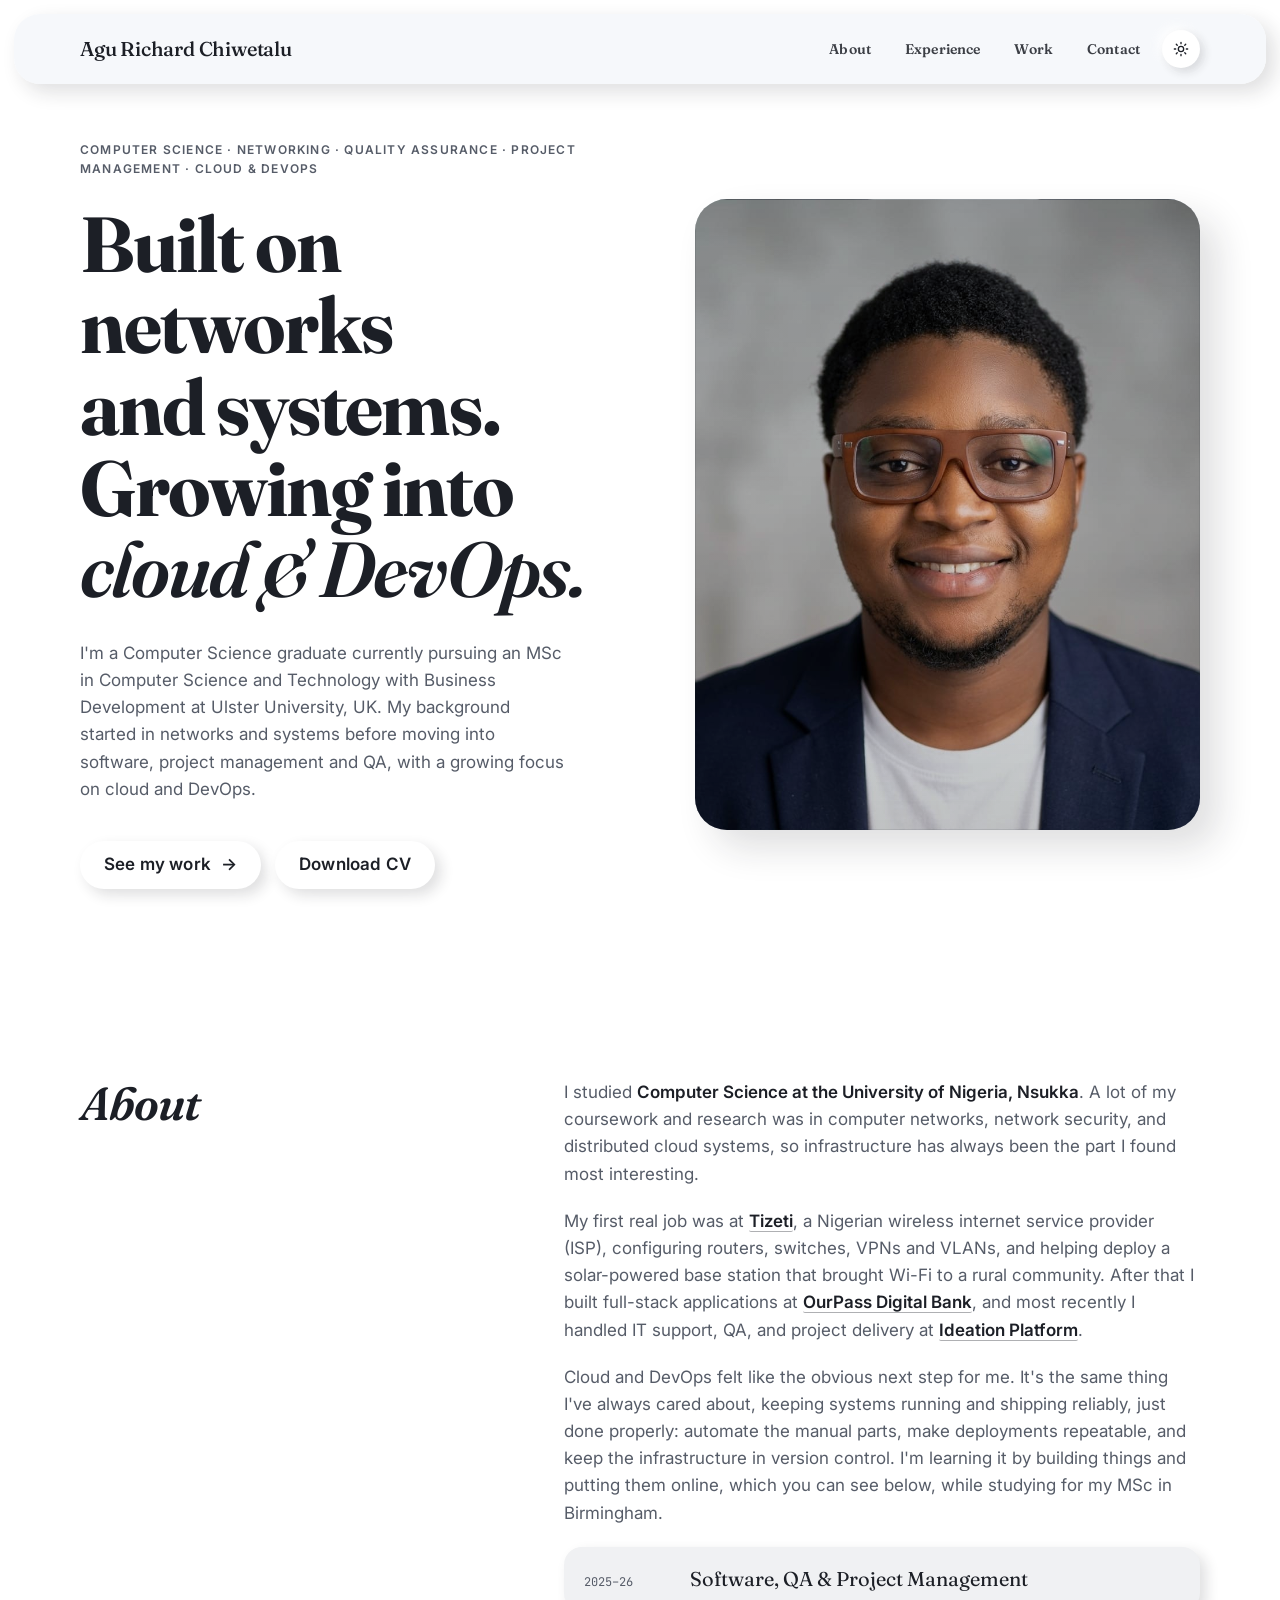
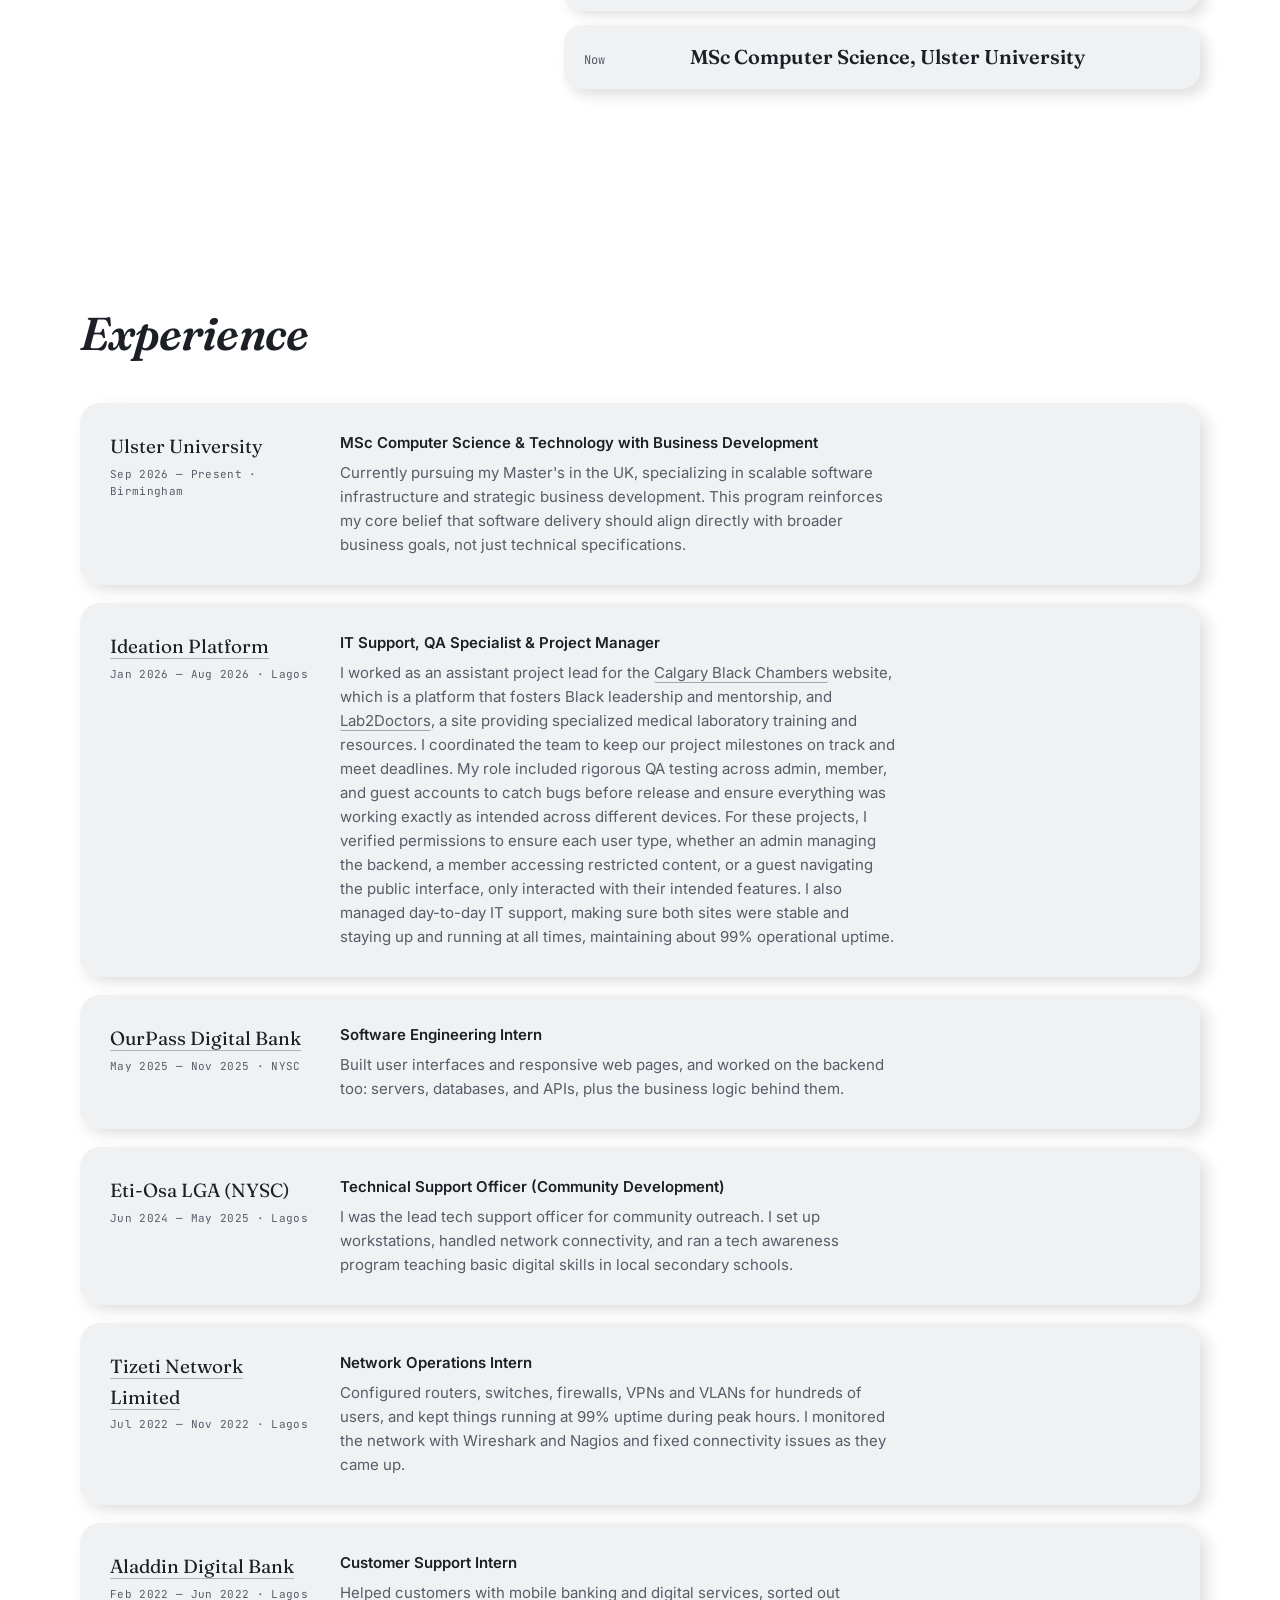
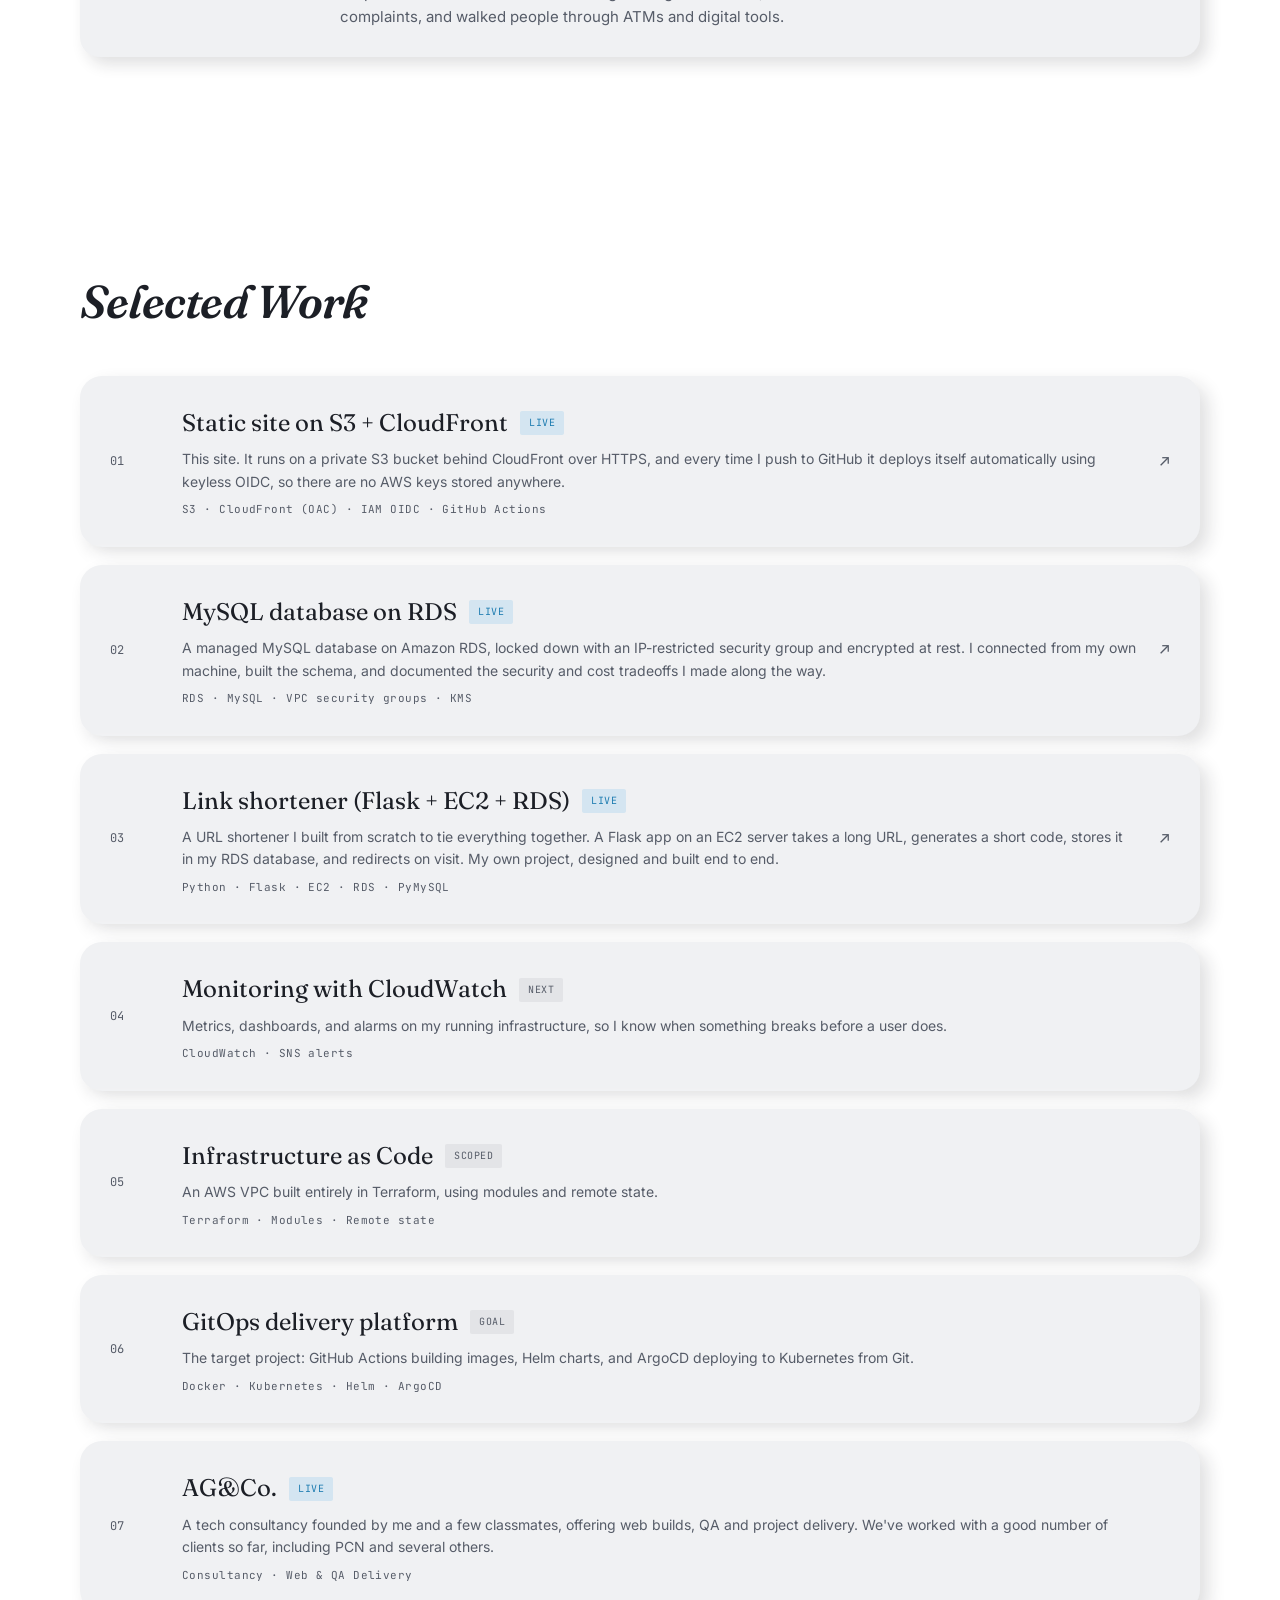
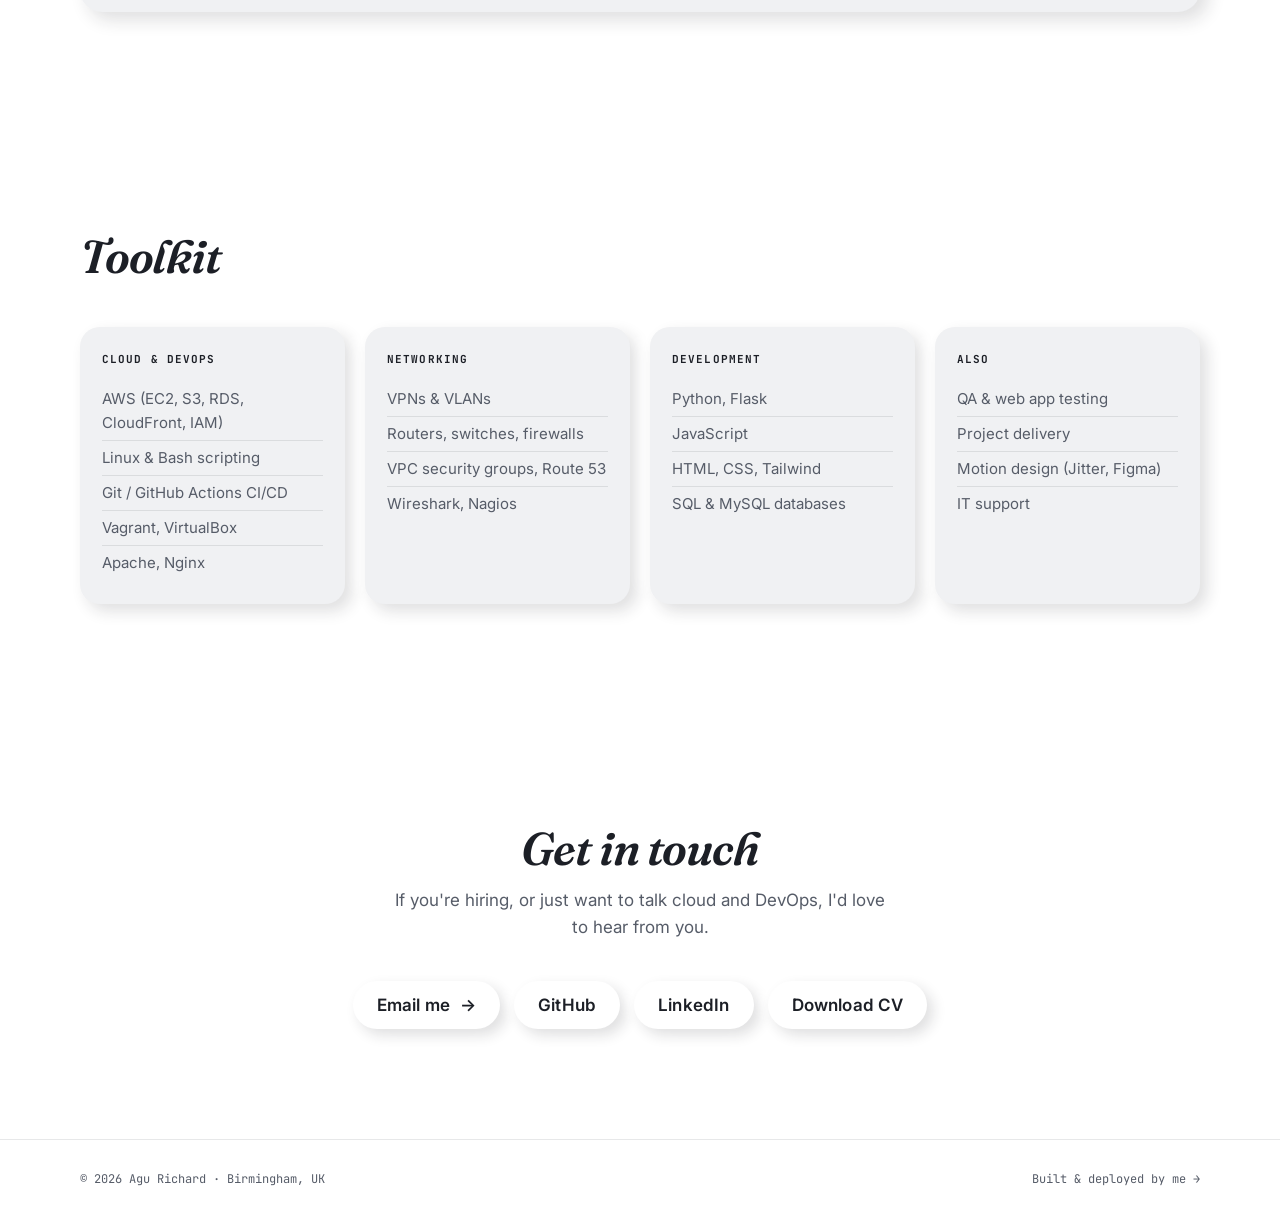
==== site/index.html @ 1e107f7f "Match Email me CTA styling to other buttons (btn-ghost) Co-Authored-By: Claude Sonnet 5 <noreply@ant" ====
<!doctype html>
<html lang="en">
  <head>
    <meta charset="UTF-8" />
    <meta name="viewport" content="width=device-width, initial-scale=1.0" />
    <script>
      if (localStorage.getItem("theme") === "dark") {
        document.documentElement.setAttribute("data-theme", "dark");
      }
    </script>
    <title>Agu Richard</title>
    <meta
      name="description"
      content="Agu Richard. Computer Science professional with a background in networking and systems, now working in cloud and DevOps."
    />
    <meta property="og:title" content="Agu Richard" />
    <meta
      property="og:description"
      content="Computer Science professional with a background in networking and systems, now working in cloud and DevOps."
    />
    <meta property="og:image" content="https://agurichard.com/photo1.jpg" />
    <meta property="og:url" content="https://agurichard.com/" />
    <meta property="og:type" content="website" />
    <meta name="twitter:card" content="summary" />
    <meta name="twitter:title" content="Agu Richard" />
    <meta
      name="twitter:description"
      content="Computer Science professional with a background in networking and systems, now working in cloud and DevOps."
    />
    <meta name="twitter:image" content="https://agurichard.com/photo1.jpg" />
    <link rel="preconnect" href="https://fonts.googleapis.com" />
    <link rel="preconnect" href="https://fonts.gstatic.com" crossorigin />
    <link
      href="https://fonts.googleapis.com/css2?family=Fraunces:ital,wght@0,400;0,500;0,600;0,700;1,500&family=Inter:wght@400;500;600&family=JetBrains+Mono:wght@400;500&display=swap"
      rel="stylesheet"
    />
    <style>
      :root {
        --cream: #ffffff;
        --cream-2: #f0f1f3;
        --ink: #1c1f26;
        --ink-soft: #565c68;
        --dark: #14161c;
        --dark-2: #1b1e26;
        --dark-line: #2c303a;
        --clay: #3aa0e0;
        --clay-light: #63b9ea;
        --paper-text: #eef1f5;
        --paper-muted: #9aa1ad;
        --display: "Fraunces", serif;
        --body: "Inter", sans-serif;
        --mono: "JetBrains Mono", monospace;
        --clay-hi: rgba(255, 255, 255, 0.85);
        --clay-lo: rgba(28, 31, 38, 0.14);
        --clay-hi-dark: rgba(255, 255, 255, 0.05);
        --clay-lo-dark: rgba(0, 0, 0, 0.6);
      }
      html[data-theme="dark"] {
        --cream: var(--dark);
        --cream-2: var(--dark-2);
        --ink: var(--paper-text);
        --ink-soft: var(--paper-muted);
        --clay-hi: var(--clay-hi-dark);
        --clay-lo: var(--clay-lo-dark);
      }
      html[data-theme="dark"] #nav {
        background: rgba(20, 22, 28, 0.88);
      }
      html[data-theme="dark"] .exp-meta .exp-co a {
        border-bottom-color: rgba(255, 255, 255, 0.25);
      }
      html[data-theme="dark"] footer {
        border-top-color: rgba(255, 255, 255, 0.1);
      }
      html[data-theme="dark"] .photo-frame::after {
        box-shadow: inset 0 0 0 1px rgba(255, 255, 255, 0.1);
      }
      * {
        margin: 0;
        padding: 0;
        box-sizing: border-box;
      }
      html {
        scroll-behavior: smooth;
      }
      body {
        background: var(--cream);
        color: var(--ink);
        font-family: var(--body);
        line-height: 1.6;
        -webkit-font-smoothing: antialiased;
        overflow-x: hidden;
        transition:
          background-color 0.3s ease,
          color 0.3s ease;
      }
      section,
      footer,
      #nav {
        transition:
          background-color 0.3s ease,
          color 0.3s ease,
          border-color 0.3s ease;
      }
      ::selection {
        background: var(--ink);
        color: var(--cream);
      }
      a {
        color: inherit;
        text-decoration: none;
      }
      .wrap {
        max-width: 1200px;
        margin: 0 auto;
        padding: 0 40px;
      }
      @media (max-width: 720px) {
        .wrap {
          padding: 0 22px;
        }
      }

      nav {
        position: fixed;
        top: 14px;
        left: 14px;
        right: 14px;
        z-index: 100;
        padding: 16px 0;
        background: rgba(246, 248, 251, 0.9);
        backdrop-filter: blur(14px);
        -webkit-backdrop-filter: blur(14px);
        border-radius: 26px;
        overflow: hidden;
        box-shadow:
          8px 8px 20px var(--clay-lo),
          -8px -8px 20px var(--clay-hi);
        transition:
          background 0.4s ease,
          box-shadow 0.4s ease,
          color 0.4s ease;
      }
      nav.on-dark {
        background: rgba(20, 22, 28, 0.88);
        box-shadow:
          8px 8px 20px var(--clay-lo-dark),
          -8px -8px 20px var(--clay-hi-dark);
        color: var(--paper-text);
      }
      .nav-progress {
        position: absolute;
        left: 0;
        bottom: 0;
        height: 2.5px;
        width: 0%;
        background: var(--ink);
        transition: width 0.1s linear;
      }
      .nav-inner {
        max-width: 1200px;
        margin: 0 auto;
        padding: 0 40px;
        display: flex;
        align-items: center;
        justify-content: space-between;
      }
      @media (max-width: 720px) {
        .nav-inner {
          padding: 0 22px;
        }
      }
      .logo {
        font-family: var(--display);
        font-weight: 500;
        font-size: 20px;
        letter-spacing: -0.01em;
      }
      .logo b {
        color: var(--ink);
        font-weight: 700;
      }
      .nav-links {
        display: flex;
        gap: 34px;
      }
      .nav-links a {
        font-family: var(--display);
        font-weight: 600;
        font-size: 14px;
        letter-spacing: 0.01em;
        opacity: 0.85;
        transition: opacity 0.2s ease;
      }
      .nav-links a:hover {
        opacity: 1;
      }
      @media (max-width: 640px) {
        .nav-links {
          display: none;
        }
      }
      .nav-right {
        display: flex;
        align-items: center;
        gap: 22px;
      }
      .theme-toggle {
        display: inline-flex;
        align-items: center;
        justify-content: center;
        width: 38px;
        height: 38px;
        border-radius: 50%;
        border: none;
        background: var(--cream);
        color: inherit;
        cursor: pointer;
        flex-shrink: 0;
        box-shadow:
          4px 4px 10px var(--clay-lo),
          -4px -4px 10px var(--clay-hi);
        transition:
          color 0.2s ease,
          transform 0.2s ease,
          box-shadow 0.15s ease;
      }
      .theme-toggle:hover {
        color: var(--clay);
        transform: translateY(-1px);
      }
      .theme-toggle:active {
        transform: scale(0.94);
        box-shadow:
          inset 3px 3px 7px var(--clay-lo),
          inset -3px -3px 7px var(--clay-hi);
      }
      nav.on-dark .theme-toggle {
        background: var(--dark);
        box-shadow:
          4px 4px 10px var(--clay-lo-dark),
          -4px -4px 10px var(--clay-hi-dark);
      }
      .theme-toggle svg {
        width: 16px;
        height: 16px;
      }
      .theme-toggle .icon-moon {
        display: none;
      }
      html[data-theme="dark"] .theme-toggle {
        background: var(--dark);
      }
      html[data-theme="dark"] .theme-toggle:hover {
        color: var(--clay-light);
      }
      html[data-theme="dark"] .theme-toggle .icon-sun {
        display: none;
      }
      html[data-theme="dark"] .theme-toggle .icon-moon {
        display: block;
      }

      .back-to-top {
        position: fixed;
        right: 26px;
        bottom: 26px;
        z-index: 90;
        width: 46px;
        height: 46px;
        border-radius: 50%;
        border: none;
        background: var(--cream);
        color: var(--ink);
        cursor: pointer;
        display: flex;
        align-items: center;
        justify-content: center;
        opacity: 0;
        visibility: hidden;
        transform: translateY(12px);
        box-shadow:
          6px 6px 14px var(--clay-lo),
          -6px -6px 14px var(--clay-hi);
        transition:
          opacity 0.25s ease,
          visibility 0.25s ease,
          transform 0.25s ease,
          box-shadow 0.15s ease,
          color 0.2s ease;
      }
      .back-to-top.show {
        opacity: 1;
        visibility: visible;
        transform: translateY(0);
      }
      .back-to-top:hover {
        color: var(--clay);
        transform: translateY(-2px);
      }
      .back-to-top:active {
        transform: scale(0.94);
        box-shadow:
          inset 3px 3px 8px var(--clay-lo),
          inset -3px -3px 8px var(--clay-hi);
      }
      .back-to-top svg {
        width: 18px;
        height: 18px;
      }
      @media (max-width: 640px) {
        .back-to-top {
          right: 18px;
          bottom: 18px;
        }
      }

      .hero {
        min-height: 100vh;
        display: grid;
        grid-template-columns: 1.05fr 0.95fr;
        align-items: center;
        gap: 56px;
        padding: 140px 0 80px;
      }
      @media (max-width: 900px) {
        .hero {
          grid-template-columns: 1fr;
          gap: 40px;
          padding: 120px 0 60px;
        }
      }
      .hero-eyebrow {
        font-family: var(--body);
        font-weight: 600;
        font-size: 12px;
        letter-spacing: 0.1em;
        text-transform: uppercase;
        color: var(--ink-soft);
        margin-bottom: 26px;
        display: flex;
        align-items: flex-start;
        gap: 12px;
      }
      .hero-eyebrow-text {
        line-height: 1.6;
      }
      .hero h1 {
        font-family: var(--display);
        font-weight: 700;
        font-size: clamp(42px, 6.4vw, 78px);
        line-height: 1.04;
        letter-spacing: -0.025em;
      }
      .hero h1 .accent {
        font-style: italic;
        font-weight: 600;
        color: var(--ink);
      }
      .hero-sub {
        margin-top: 30px;
        font-size: 17px;
        max-width: 44ch;
        color: var(--ink-soft);
      }
      .hero-cta {
        margin-top: 38px;
        display: flex;
        gap: 14px;
        flex-wrap: wrap;
      }
      .btn {
        height: 48px;
        padding: 0 24px;
        font-size: 17px;
        font-weight: 600;
        border-radius: 24px;
        transition:
          transform 100ms cubic-bezier(0.2, 0.7, 0.3, 1),
          background 150ms ease,
          color 150ms ease,
          border-color 150ms ease,
          box-shadow 300ms ease;
        display: inline-flex;
        align-items: center;
        gap: 10px;
        letter-spacing: 0.01em;
      }
      .btn span {
        transition: transform 150ms cubic-bezier(0.2, 0.7, 0.3, 1);
        display: inline-block;
      }
      .btn:hover span {
        transform: translateX(4px);
      }
      .btn:active {
        transform: scale(0.97);
      }
      .btn-primary {
        background: var(--clay);
        color: var(--cream);
        box-shadow:
          7px 7px 16px var(--clay-lo),
          -7px -7px 16px var(--clay-hi),
          inset 0 1px 0 rgba(255, 255, 255, 0.18);
      }
      .btn-primary:hover {
        background: var(--clay-light);
        transform: translateY(-2px);
        box-shadow:
          9px 9px 20px var(--clay-lo),
          -9px -9px 20px var(--clay-hi),
          inset 0 1px 0 rgba(255, 255, 255, 0.22);
      }
      .btn-primary:active {
        transform: scale(0.97);
        box-shadow:
          inset 4px 4px 10px rgba(20, 22, 28, 0.4),
          inset -4px -4px 10px rgba(255, 255, 255, 0.12);
      }
      .btn-ghost {
        background: var(--cream);
        color: var(--ink);
        box-shadow:
          6px 6px 14px var(--clay-lo),
          -6px -6px 14px var(--clay-hi);
      }
      .btn-ghost:hover {
        color: var(--clay);
        transform: translateY(-2px);
        box-shadow:
          8px 8px 18px var(--clay-lo),
          -8px -8px 18px var(--clay-hi);
      }
      .btn-ghost:active {
        transform: scale(0.97);
        box-shadow:
          inset 3px 3px 8px var(--clay-lo),
          inset -3px -3px 8px var(--clay-hi);
      }

      .photo-frame {
        position: relative;
        aspect-ratio: 4 / 5;
        border-radius: 32px;
        overflow: hidden;
        background: var(--cream-2);
        box-shadow:
          18px 18px 36px var(--clay-lo),
          -18px -18px 36px var(--clay-hi);
      }
      .photo-frame::after {
        content: "";
        position: absolute;
        inset: 0;
        box-shadow: inset 0 0 0 1px rgba(28, 31, 38, 0.1);
        pointer-events: none;
        z-index: 4;
      }
      .photo-slide {
        position: absolute;
        inset: 0;
        background-size: cover;
        background-position: center;
        opacity: 0;
      }
      .photo-slide.active {
        opacity: 1;
      }
      .photo-frame .tone {
        position: absolute;
        inset: 0;
        z-index: 3;
        background: linear-gradient(
          180deg,
          rgba(58, 160, 224, 0.12),
          rgba(20, 22, 28, 0.25)
        );
        mix-blend-mode: multiply;
        pointer-events: none;
      }
      .photo-slide.ph {
        display: flex;
        align-items: center;
        justify-content: center;
        background: repeating-linear-gradient(
          45deg,
          var(--cream-2) 0 18px,
          #dad3c6 18px 36px
        );
      }
      .photo-slide.ph span {
        font-family: var(--mono);
        font-size: 12px;
        color: var(--ink-soft);
        background: var(--cream);
        padding: 8px 12px;
        border-radius: 2px;
        letter-spacing: 0.03em;
      }

      section {
        position: relative;
      }
      .section-pad {
        padding: 110px 0;
      }
      .sec-title {
        font-family: var(--display);
        font-weight: 700;
        font-size: clamp(30px, 4.2vw, 46px);
        line-height: 1.1;
        letter-spacing: -0.02em;
      }

      .about {
        background: var(--cream);
      }
      .about-grid {
        display: grid;
        grid-template-columns: 0.8fr 1.2fr;
        gap: 60px;
        align-items: start;
      }
      @media (max-width: 820px) {
        .about-grid {
          grid-template-columns: 1fr;
          gap: 30px;
        }
      }
      .about-body p {
        font-size: 17px;
        color: var(--ink-soft);
        margin-bottom: 20px;
        max-width: 60ch;
      }
      .about-body p strong {
        color: var(--ink);
        font-weight: 600;
      }
      .path {
        display: flex;
        flex-direction: column;
        gap: 14px;
        margin-top: 20px;
      }
      .path-step {
        display: flex;
        align-items: baseline;
        gap: 16px;
        padding: 16px 20px;
        border-radius: 18px;
        background: var(--cream-2);
        box-shadow:
          6px 6px 14px var(--clay-lo),
          -6px -6px 14px var(--clay-hi);
      }
      .path-yr {
        font-family: var(--mono);
        font-size: 12px;
        color: var(--ink-soft);
        width: 90px;
        flex-shrink: 0;
      }
      .path-role {
        font-family: var(--display);
        font-size: 20px;
        font-weight: 400;
      }
      .path-now .path-role {
        color: var(--ink);
        font-weight: 600;
      }

      .dark-band {
        background: var(--cream);
        color: var(--ink);
      }
      .dark-band .sec-title {
        color: var(--ink);
      }
      .proj-head {
        display: flex;
        justify-content: space-between;
        align-items: flex-end;
        flex-wrap: wrap;
        gap: 16px;
        margin-bottom: 48px;
      }
      .proj-head p {
        color: var(--ink-soft);
        max-width: 42ch;
        font-size: 15px;
      }
      .proj-list {
        display: flex;
        flex-direction: column;
        gap: 18px;
      }
      .proj {
        display: grid;
        grid-template-columns: 48px 1fr auto;
        gap: 24px;
        align-items: center;
        padding: 28px 30px;
        border-radius: 22px;
        background: var(--cream-2);
        box-shadow:
          8px 8px 18px var(--clay-lo),
          -8px -8px 18px var(--clay-hi);
        transition:
          padding-left 0.3s ease,
          box-shadow 0.3s ease,
          transform 0.3s ease;
      }
      .proj.live {
        cursor: pointer;
      }
      .proj.live:hover {
        padding-left: 36px;
        transform: translateY(-2px);
        box-shadow:
          10px 10px 22px var(--clay-lo),
          -10px -10px 22px var(--clay-hi);
      }
      .proj-num {
        font-family: var(--mono);
        font-size: 12px;
        color: var(--ink-soft);
      }
      .proj-main h3 {
        font-family: var(--display);
        font-weight: 400;
        font-size: 24px;
        display: flex;
        align-items: center;
        gap: 12px;
      }
      .proj.live:hover h3 {
        color: var(--clay);
      }
      .proj-main p {
        color: var(--ink-soft);
        font-size: 14px;
        margin-top: 6px;
      }
      .proj-stack {
        font-family: var(--mono);
        font-size: 11px;
        color: var(--ink-soft);
        letter-spacing: 0.04em;
        margin-top: 8px;
      }
      .proj-tag {
        font-family: var(--mono);
        font-size: 10px;
        text-transform: uppercase;
        letter-spacing: 0.05em;
        padding: 4px 9px;
        border-radius: 2px;
      }
      .tag-live {
        background: rgba(58, 160, 224, 0.15);
        color: #1c7bb0;
      }
      .tag-soon {
        background: rgba(28, 31, 38, 0.06);
        color: var(--ink-soft);
      }
      .proj-arrow {
        font-family: var(--mono);
        color: var(--ink-soft);
        font-size: 16px;
      }
      @media (max-width: 640px) {
        .proj {
          grid-template-columns: 32px 1fr;
        }
        .proj-arrow {
          display: none;
        }
      }

      .exp {
        background: var(--cream);
      }
      .exp-title {
        font-style: italic;
        font-weight: 600;
      }
      .exp-list {
        margin-top: 44px;
        display: flex;
        flex-direction: column;
        gap: 18px;
      }
      .exp-row {
        display: grid;
        grid-template-columns: 200px 1fr;
        gap: 30px;
        padding: 28px 30px;
        border-radius: 20px;
        background: var(--cream-2);
        box-shadow:
          7px 7px 16px var(--clay-lo),
          -7px -7px 16px var(--clay-hi);
        align-items: start;
      }
      .exp-meta .exp-co {
        font-family: var(--display);
        font-size: 19px;
        font-weight: 400;
      }
      .exp-meta .exp-co a {
        color: inherit;
        text-decoration: none;
        border-bottom: 1px solid rgba(28, 31, 38, 0.3);
        transition: border-color 0.15s ease;
      }
      .exp-meta .exp-co a:hover {
        border-color: currentColor;
      }
      a.inline-link {
        color: inherit;
        text-decoration: none;
        border-bottom: 1px solid rgba(28, 31, 38, 0.35);
        transition:
          background-color 0.15s ease,
          color 0.15s ease;
        border-radius: 2px;
      }
      a.inline-link:hover {
        background-color: rgba(28, 31, 38, 0.08);
        color: var(--ink);
      }
      .exp-meta .exp-date {
        font-family: var(--mono);
        font-size: 11px;
        color: var(--ink-soft);
        margin-top: 4px;
        letter-spacing: 0.03em;
      }
      .exp-body .exp-role {
        font-weight: 600;
        font-size: 15px;
        margin-bottom: 6px;
      }
      .exp-body p {
        color: var(--ink-soft);
        font-size: 15px;
        max-width: 62ch;
      }
      @media (max-width: 720px) {
        .exp-row {
          grid-template-columns: 1fr;
          gap: 10px;
        }
      }

      .skills {
        background: var(--cream);
        color: var(--ink);
      }
      .skills .sec-title {
        color: var(--ink);
      }
      .skill-grid {
        display: grid;
        grid-template-columns: repeat(4, 1fr);
        gap: 20px;
        margin-top: 44px;
      }
      @media (max-width: 820px) {
        .skill-grid {
          grid-template-columns: repeat(2, 1fr);
        }
      }
      @media (max-width: 480px) {
        .skill-grid {
          grid-template-columns: 1fr;
        }
      }
      .skill-cat {
        background: var(--cream-2);
        border-radius: 20px;
        padding: 24px 22px;
        box-shadow:
          7px 7px 16px var(--clay-lo),
          -7px -7px 16px var(--clay-hi);
      }
      .skill-cat h4 {
        font-family: var(--mono);
        font-size: 11px;
        text-transform: uppercase;
        letter-spacing: 0.1em;
        color: var(--ink);
        margin-bottom: 14px;
      }
      .skill-cat ul {
        list-style: none;
      }
      .skill-cat li {
        font-size: 15px;
        color: var(--ink-soft);
        padding: 5px 0;
        border-bottom: 1px solid rgba(28, 31, 38, 0.1);
      }
      .skill-cat li:last-child {
        border-bottom: none;
      }

      .contact {
        background: var(--cream);
        text-align: center;
      }
      .contact .sec-title {
        max-width: 16ch;
        margin: 0 auto 12px;
      }
      .contact-sub {
        color: var(--ink-soft);
        max-width: 46ch;
        margin: 0 auto 40px;
        font-size: 17px;
      }
      .contact-actions {
        display: flex;
        gap: 14px;
        justify-content: center;
        flex-wrap: wrap;
      }

      footer {
        background: var(--cream);
        border-top: 1px solid rgba(28, 31, 38, 0.1);
        padding: 30px 0;
      }
      .foot-inner {
        display: flex;
        justify-content: space-between;
        align-items: center;
        flex-wrap: wrap;
        gap: 12px;
        font-family: var(--mono);
        font-size: 12px;
        color: var(--ink-soft);
      }
      .foot-inner a:hover {
        color: var(--ink);
      }

      @media (prefers-reduced-motion: reduce) {
        .photo-slide {
          animation: none;
        }
        html {
          scroll-behavior: auto;
        }
      }
    </style>
  </head>
  <body>
    <nav id="nav">
      <div class="nav-progress" id="nav-progress"></div>
      <div class="nav-inner">
        <div class="logo">Agu Richard Chiwetalu</div>
        <div class="nav-right">
          <div class="nav-links">
            <a href="#about">About</a>
            <a href="#experience">Experience</a>
            <a href="#work">Work</a>
            <a href="#contact">Contact</a>
          </div>
          <button
            id="theme-toggle"
            class="theme-toggle"
            type="button"
            aria-label="Toggle black background theme"
            aria-pressed="false"
          >
            <svg
              class="icon-sun"
              viewBox="0 0 24 24"
              fill="none"
              stroke="currentColor"
              stroke-width="2"
              stroke-linecap="round"
              stroke-linejoin="round"
            >
              <circle cx="12" cy="12" r="4"></circle>
              <path
                d="M12 2v2M12 20v2M4.93 4.93l1.41 1.41M17.66 17.66l1.41 1.41M2 12h2M20 12h2M6.34 17.66l-1.41 1.41M19.07 4.93l-1.41 1.41"
              ></path>
            </svg>
            <svg
              class="icon-moon"
              viewBox="0 0 24 24"
              fill="none"
              stroke="currentColor"
              stroke-width="2"
              stroke-linecap="round"
              stroke-linejoin="round"
            >
              <path d="M21 12.79A9 9 0 1 1 11.21 3 7 7 0 0 0 21 12.79z"></path>
            </svg>
          </button>
        </div>
      </div>
    </nav>

    <header class="wrap">
      <div class="hero">
        <div class="hero-text">
          <div class="hero-eyebrow">
            <span class="hero-eyebrow-text"
              >Computer Science · Networking · Quality Assurance · Project
              Management · Cloud &amp; DevOps</span
            >
          </div>
          <h1>
            Built on networks<br />and systems.<br />Growing into<br /><span
              class="accent"
              >cloud &amp; DevOps.</span
            >
          </h1>
          <p class="hero-sub">
            I'm a Computer Science graduate currently pursuing an MSc in
            Computer Science and Technology with Business Development at
            Ulster University, UK. My background started in networks and
            systems before moving into software, project management and QA,
            with a growing focus on cloud and DevOps.
          </p>
          <div class="hero-cta">
            <a class="btn btn-ghost" href="#work"
              >See my work <span>→</span></a
            >
            <a
              class="btn btn-ghost"
              href="cv.pdf"
              target="_blank"
              rel="noopener"
              >Download CV</a
            >
          </div>
        </div>
        <div class="photo-frame" id="frame">
          <div class="photo-slide ph active" data-src="photo1.jpg">
            <span>photo1.jpg</span>
          </div>
          <div class="tone"></div>
        </div>
      </div>
    </header>

    <section class="about section-pad" id="about">
      <div class="wrap about-grid">
        <div>
          <h2 class="sec-title exp-title">About</h2>
        </div>
        <div class="about-body">
          <p>
            I studied
            <strong
              >Computer Science at the University of Nigeria, Nsukka</strong
            >. A lot of my coursework and research was in computer networks,
            network security, and distributed cloud systems, so infrastructure
            has always been the part I found most interesting.
          </p>
          <p>
            My first real job was at
            <strong
              ><a
                class="inline-link"
                href="https://www.tizeti.com/"
                target="_blank"
                rel="noopener"
                >Tizeti</a
              ></strong
            >, a Nigerian wireless internet service provider (ISP), configuring
            routers, switches, VPNs and VLANs, and helping deploy
            a solar-powered base station that brought Wi-Fi to a rural
            community. After that I built full-stack applications at
            <strong
              ><a
                class="inline-link"
                href="https://www.ourpass.co/"
                target="_blank"
                rel="noopener"
                >OurPass Digital Bank</a
              ></strong
            >, and most recently I handled IT support, QA, and project delivery at
            <strong
              ><a
                class="inline-link"
                href="https://ideationplatform.net/"
                target="_blank"
                rel="noopener"
                >Ideation Platform</a
              ></strong
            >.
          </p>
          <p>
            Cloud and DevOps felt like the obvious next step for me. It's the
            same thing I've always cared about, keeping systems running and
            shipping reliably, just done properly: automate the manual parts,
            make deployments repeatable, and keep the infrastructure in version
            control. I'm learning it by building things and putting them online,
            which you can see below, while studying for my MSc in Birmingham.
          </p>
          <div class="path">
            <div class="path-step">
              <span class="path-yr">2025–26</span
              ><span class="path-role"
                >Software, QA &amp; Project Management</span
              >
            </div>
            <div class="path-step path-now">
              <span class="path-yr">Now</span
              ><span class="path-role">MSc Computer Science, Ulster University</span>
            </div>
          </div>
        </div>
      </div>
    </section>

    <section class="exp section-pad" id="experience">
      <div class="wrap">
        <h2 class="sec-title exp-title">Experience</h2>
        <div class="exp-list">
          <div class="exp-row">
            <div class="exp-meta">
              <div class="exp-co">Ulster University</div>
              <div class="exp-date">Sep 2026 — Present · Birmingham</div>
            </div>
            <div class="exp-body">
              <div class="exp-role">
                MSc Computer Science &amp; Technology with Business Development
              </div>
              <p>
                Currently pursuing my Master's in the UK, specializing in
                scalable software infrastructure and strategic business
                development. This program reinforces my core belief that
                software delivery should align directly with broader business
                goals, not just technical specifications.
              </p>
            </div>
          </div>
          <div class="exp-row">
            <div class="exp-meta">
              <div class="exp-co">
                <a
                  href="https://ideationplatform.net/"
                  target="_blank"
                  rel="noopener"
                  >Ideation Platform</a
                >
              </div>
              <div class="exp-date">Jan 2026 — Aug 2026 · Lagos</div>
            </div>
            <div class="exp-body">
              <div class="exp-role">
                IT Support, QA Specialist &amp; Project Manager
              </div>
              <p>
                I worked as an assistant project lead for the
                <a
                  class="inline-link"
                  href="https://calgaryblackchambers.ca/"
                  target="_blank"
                  rel="noopener"
                  >Calgary Black Chambers</a
                >
                website, which is a platform that fosters Black leadership and
                mentorship, and
                <a
                  class="inline-link"
                  href="https://lab2doctors.com/"
                  target="_blank"
                  rel="noopener"
                  >Lab2Doctors</a
                >, a site providing specialized medical laboratory training and
                resources. I coordinated the team to keep our project milestones
                on track and meet deadlines. My role included rigorous QA
                testing across admin, member, and guest accounts to catch bugs
                before release and ensure everything was working exactly as
                intended across different devices. For these projects, I
                verified permissions to ensure each user type, whether an admin
                managing the backend, a member accessing restricted content, or
                a guest navigating the public interface, only interacted with
                their intended features. I also managed day-to-day IT support,
                making sure both sites were stable and staying up and running at
                all times, maintaining about 99% operational uptime.
              </p>
            </div>
          </div>
          <div class="exp-row">
            <div class="exp-meta">
              <div class="exp-co">
                <a href="https://www.ourpass.co/" target="_blank" rel="noopener"
                  >OurPass Digital Bank</a
                >
              </div>
              <div class="exp-date">May 2025 — Nov 2025 · NYSC</div>
            </div>
            <div class="exp-body">
              <div class="exp-role">Software Engineering Intern</div>
              <p>
                Built user interfaces and responsive web pages, and worked on
                the backend too: servers, databases, and APIs, plus the business
                logic behind them.
              </p>
            </div>
          </div>
          <div class="exp-row">
            <div class="exp-meta">
              <div class="exp-co">Eti-Osa LGA (NYSC)</div>
              <div class="exp-date">Jun 2024 — May 2025 · Lagos</div>
            </div>
            <div class="exp-body">
              <div class="exp-role">
                Technical Support Officer (Community Development)
              </div>
              <p>
                I was the lead tech support officer for community outreach. I
                set up workstations, handled network connectivity, and ran a
                tech awareness program teaching basic digital skills in local
                secondary schools.
              </p>
            </div>
          </div>
          <div class="exp-row">
            <div class="exp-meta">
              <div class="exp-co">
                <a href="https://www.tizeti.com/" target="_blank" rel="noopener"
                  >Tizeti Network Limited</a
                >
              </div>
              <div class="exp-date">Jul 2022 — Nov 2022 · Lagos</div>
            </div>
            <div class="exp-body">
              <div class="exp-role">Network Operations Intern</div>
              <p>
                Configured routers, switches, firewalls, VPNs and VLANs for
                hundreds of users, and kept things running at 99% uptime during
                peak hours. I monitored the network with Wireshark and Nagios
                and fixed connectivity issues as they came up.
              </p>
            </div>
          </div>
          <div class="exp-row">
            <div class="exp-meta">
              <div class="exp-co">
                <a href="https://www.aladdin.ng/" target="_blank" rel="noopener"
                  >Aladdin Digital Bank</a
                >
              </div>
              <div class="exp-date">Feb 2022 — Jun 2022 · Lagos</div>
            </div>
            <div class="exp-body">
              <div class="exp-role">Customer Support Intern</div>
              <p>
                Helped customers with mobile banking and digital services,
                sorted out complaints, and walked people through ATMs and
                digital tools.
              </p>
            </div>
          </div>
        </div>
      </div>
    </section>

    <section class="dark-band section-pad" id="work">
      <div class="wrap">
        <div class="proj-head">
          <div>
            <h2 class="sec-title exp-title">Selected Work</h2>
          </div>
        </div>
        <div class="proj-list">
          <a
            class="proj live"
            href="https://github.com/Emekaoffor45/s3-cloudfront-static-site"
            target="_blank"
            rel="noopener"
          >
            <div class="proj-num">01</div>
            <div class="proj-main">
              <h3>
                Static site on S3 + CloudFront
                <span class="proj-tag tag-live">Live</span>
              </h3>
              <p>
                This site. It runs on a private S3 bucket behind CloudFront over
                HTTPS, and every time I push to GitHub it deploys itself
                automatically using keyless OIDC, so there are no AWS keys
                stored anywhere.
              </p>
              <div class="proj-stack">
                S3 · CloudFront (OAC) · IAM OIDC · GitHub Actions
              </div>
            </div>
            <div class="proj-arrow">↗</div>
          </a>
          <a
            class="proj live"
            href="https://github.com/Emekaoffor45/rds-mysql-server-inventory"
            target="_blank"
            rel="noopener"
          >
            <div class="proj-num">02</div>
            <div class="proj-main">
              <h3>
                MySQL database on RDS
                <span class="proj-tag tag-live">Live</span>
              </h3>
              <p>
                A managed MySQL database on Amazon RDS, locked down with an
                IP-restricted security group and encrypted at rest. I connected
                from my own machine, built the schema, and documented the
                security and cost tradeoffs I made along the way.
              </p>
              <div class="proj-stack">
                RDS · MySQL · VPC security groups · KMS
              </div>
            </div>
            <div class="proj-arrow">↗</div>
          </a>
          <a
            class="proj live"
            href="https://github.com/Emekaoffor45/link-shortener-flask-ec2-rds"
            target="_blank"
            rel="noopener"
          >
            <div class="proj-num">03</div>
            <div class="proj-main">
              <h3>
                Link shortener (Flask + EC2 + RDS)
                <span class="proj-tag tag-live">Live</span>
              </h3>
              <p>
                A URL shortener I built from scratch to tie everything together.
                A Flask app on an EC2 server takes a long URL, generates a short
                code, stores it in my RDS database, and redirects on visit. My
                own project, designed and built end to end.
              </p>
              <div class="proj-stack">Python · Flask · EC2 · RDS · PyMySQL</div>
            </div>
            <div class="proj-arrow">↗</div>
          </a>
          <div class="proj">
            <div class="proj-num">04</div>
            <div class="proj-main">
              <h3>
                Monitoring with CloudWatch
                <span class="proj-tag tag-soon">Next</span>
              </h3>
              <p>
                Metrics, dashboards, and alarms on my running infrastructure, so
                I know when something breaks before a user does.
              </p>
              <div class="proj-stack">CloudWatch · SNS alerts</div>
            </div>
          </div>
          <div class="proj">
            <div class="proj-num">05</div>
            <div class="proj-main">
              <h3>
                Infrastructure as Code
                <span class="proj-tag tag-soon">Scoped</span>
              </h3>
              <p>
                An AWS VPC built entirely in Terraform, using modules and remote
                state.
              </p>
              <div class="proj-stack">Terraform · Modules · Remote state</div>
            </div>
          </div>
          <div class="proj">
            <div class="proj-num">06</div>
            <div class="proj-main">
              <h3>
                GitOps delivery platform
                <span class="proj-tag tag-soon">Goal</span>
              </h3>
              <p>
                The target project: GitHub Actions building images, Helm charts,
                and ArgoCD deploying to Kubernetes from Git.
              </p>
              <div class="proj-stack">Docker · Kubernetes · Helm · ArgoCD</div>
            </div>
          </div>
          <div class="proj">
            <div class="proj-num">07</div>
            <div class="proj-main">
              <h3>
                AG&amp;Co.
                <span class="proj-tag tag-live">Live</span>
              </h3>
              <p>
                A tech consultancy founded by me and a few classmates,
                offering web builds, QA and project delivery. We've worked
                with a good number of clients so far, including PCN and
                several others.
              </p>
              <div class="proj-stack">Consultancy · Web &amp; QA Delivery</div>
            </div>
          </div>
        </div>
      </div>
    </section>

    <section class="skills section-pad" id="skills">
      <div class="wrap">
        <h2 class="sec-title exp-title">Toolkit</h2>
        <div class="skill-grid">
          <div class="skill-cat">
            <h4>Cloud &amp; DevOps</h4>
            <ul>
              <li>AWS (EC2, S3, RDS, CloudFront, IAM)</li>
              <li>Linux &amp; Bash scripting</li>
              <li>Git / GitHub Actions CI/CD</li>
              <li>Vagrant, VirtualBox</li>
              <li>Apache, Nginx</li>
            </ul>
          </div>
          <div class="skill-cat">
            <h4>Networking</h4>
            <ul>
              <li>VPNs &amp; VLANs</li>
              <li>Routers, switches, firewalls</li>
              <li>VPC security groups, Route 53</li>
              <li>Wireshark, Nagios</li>
            </ul>
          </div>
          <div class="skill-cat">
            <h4>Development</h4>
            <ul>
              <li>Python, Flask</li>
              <li>JavaScript</li>
              <li>HTML, CSS, Tailwind</li>
              <li>SQL &amp; MySQL databases</li>
            </ul>
          </div>
          <div class="skill-cat">
            <h4>Also</h4>
            <ul>
              <li>QA &amp; web app testing</li>
              <li>Project delivery</li>
              <li>Motion design (Jitter, Figma)</li>
              <li>IT support</li>
            </ul>
          </div>
        </div>
      </div>
    </section>

    <section class="contact section-pad" id="contact">
      <div class="wrap">
        <h2 class="sec-title exp-title">Get in touch</h2>
        <p class="contact-sub">
          If you're hiring, or just want to talk cloud and DevOps, I'd love to
          hear from you.
        </p>
        <div class="contact-actions">
          <a class="btn btn-ghost" href="mailto:agurichard3@gmail.com"
            >Email me <span>→</span></a
          >
          <a
            class="btn btn-ghost"
            href="https://github.com/Emekaoffor45"
            target="_blank"
            rel="noopener"
            >GitHub</a
          >
          <a
            class="btn btn-ghost"
            href="https://www.linkedin.com/in/richard-agu-6328b7361"
            target="_blank"
            rel="noopener"
            >LinkedIn</a
          >
          <a class="btn btn-ghost" href="cv.pdf" target="_blank" rel="noopener"
            >Download CV</a
          >
        </div>
      </div>
    </section>

    <button
      id="back-to-top"
      class="back-to-top"
      type="button"
      aria-label="Back to top"
    >
      <svg
        viewBox="0 0 24 24"
        fill="none"
        stroke="currentColor"
        stroke-width="2"
        stroke-linecap="round"
        stroke-linejoin="round"
      >
        <path d="M12 19V5M5 12l7-7 7 7"></path>
      </svg>
    </button>

    <footer>
      <div class="wrap foot-inner">
        <span>© 2026 Agu Richard · Birmingham, UK</span>
        <span
          ><a
            href="https://github.com/Emekaoffor45"
            target="_blank"
            rel="noopener"
            >Built &amp; deployed by me →</a
          ></span
        >
      </div>
    </footer>

    <script>
      (function () {
        const slide = document.querySelector(".photo-slide");
        const src = slide.getAttribute("data-src");
        const img = new Image();
        img.onload = () => {
          slide.classList.remove("ph");
          slide.innerHTML = "";
          slide.style.backgroundImage = "url('" + src + "')";
        };
        img.src = src;
      })();
      (function () {
        const bar = document.getElementById("nav-progress");
        const toTop = document.getElementById("back-to-top");
        function update() {
          const doc = document.documentElement;
          const scrollable = doc.scrollHeight - doc.clientHeight;
          const pct = scrollable > 0 ? (doc.scrollTop / scrollable) * 100 : 0;
          bar.style.width = pct + "%";
          toTop.classList.toggle("show", doc.scrollTop > 600);
        }
        window.addEventListener("scroll", update, { passive: true });
        window.addEventListener("resize", update);
        update();
        toTop.addEventListener("click", () => {
          window.scrollTo({ top: 0, behavior: "smooth" });
        });
      })();
      (function () {
        const root = document.documentElement;
        const toggle = document.getElementById("theme-toggle");
        function sync() {
          toggle.setAttribute(
            "aria-pressed",
            root.getAttribute("data-theme") === "dark" ? "true" : "false",
          );
        }
        sync();
        toggle.addEventListener("click", () => {
          const isDark = root.getAttribute("data-theme") === "dark";
          if (isDark) {
            root.removeAttribute("data-theme");
            localStorage.setItem("theme", "light");
          } else {
            root.setAttribute("data-theme", "dark");
            localStorage.setItem("theme", "dark");
          }
          sync();
        });
      })();
    </script>
  </body>
</html>
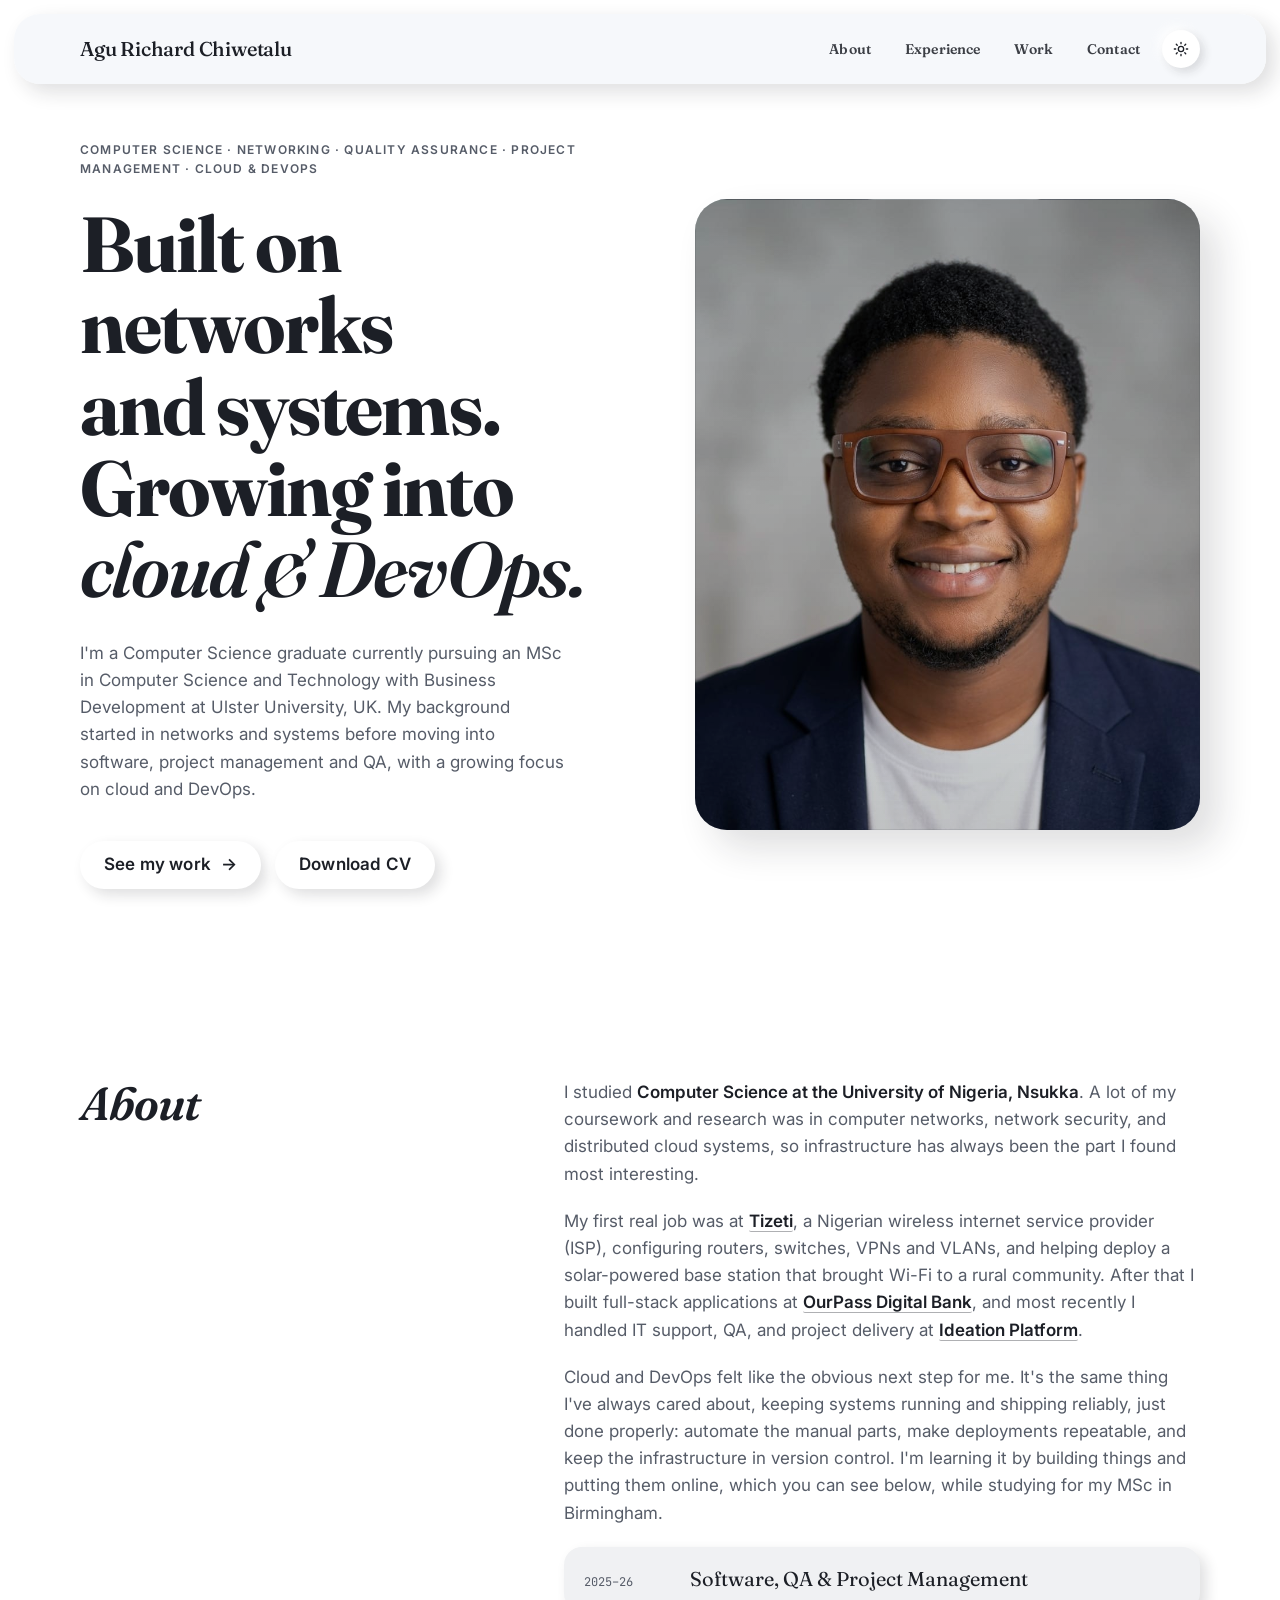
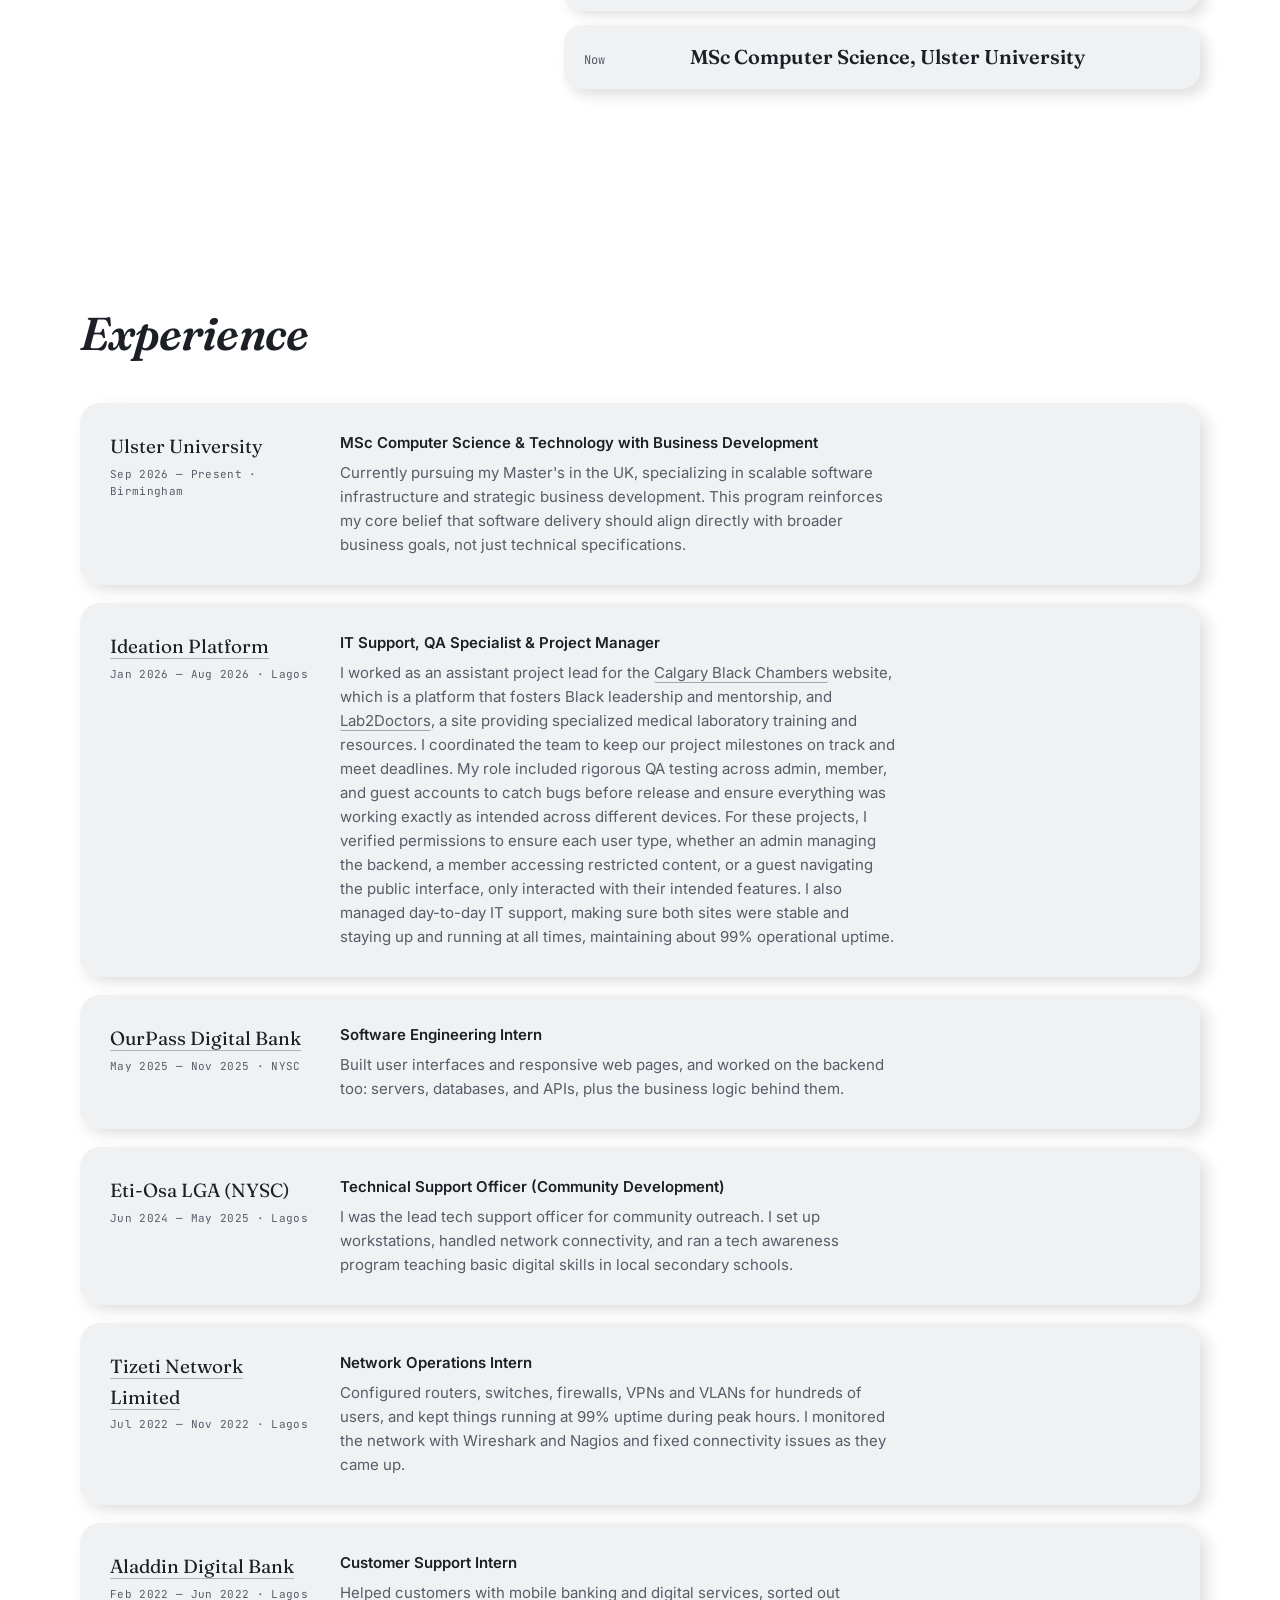
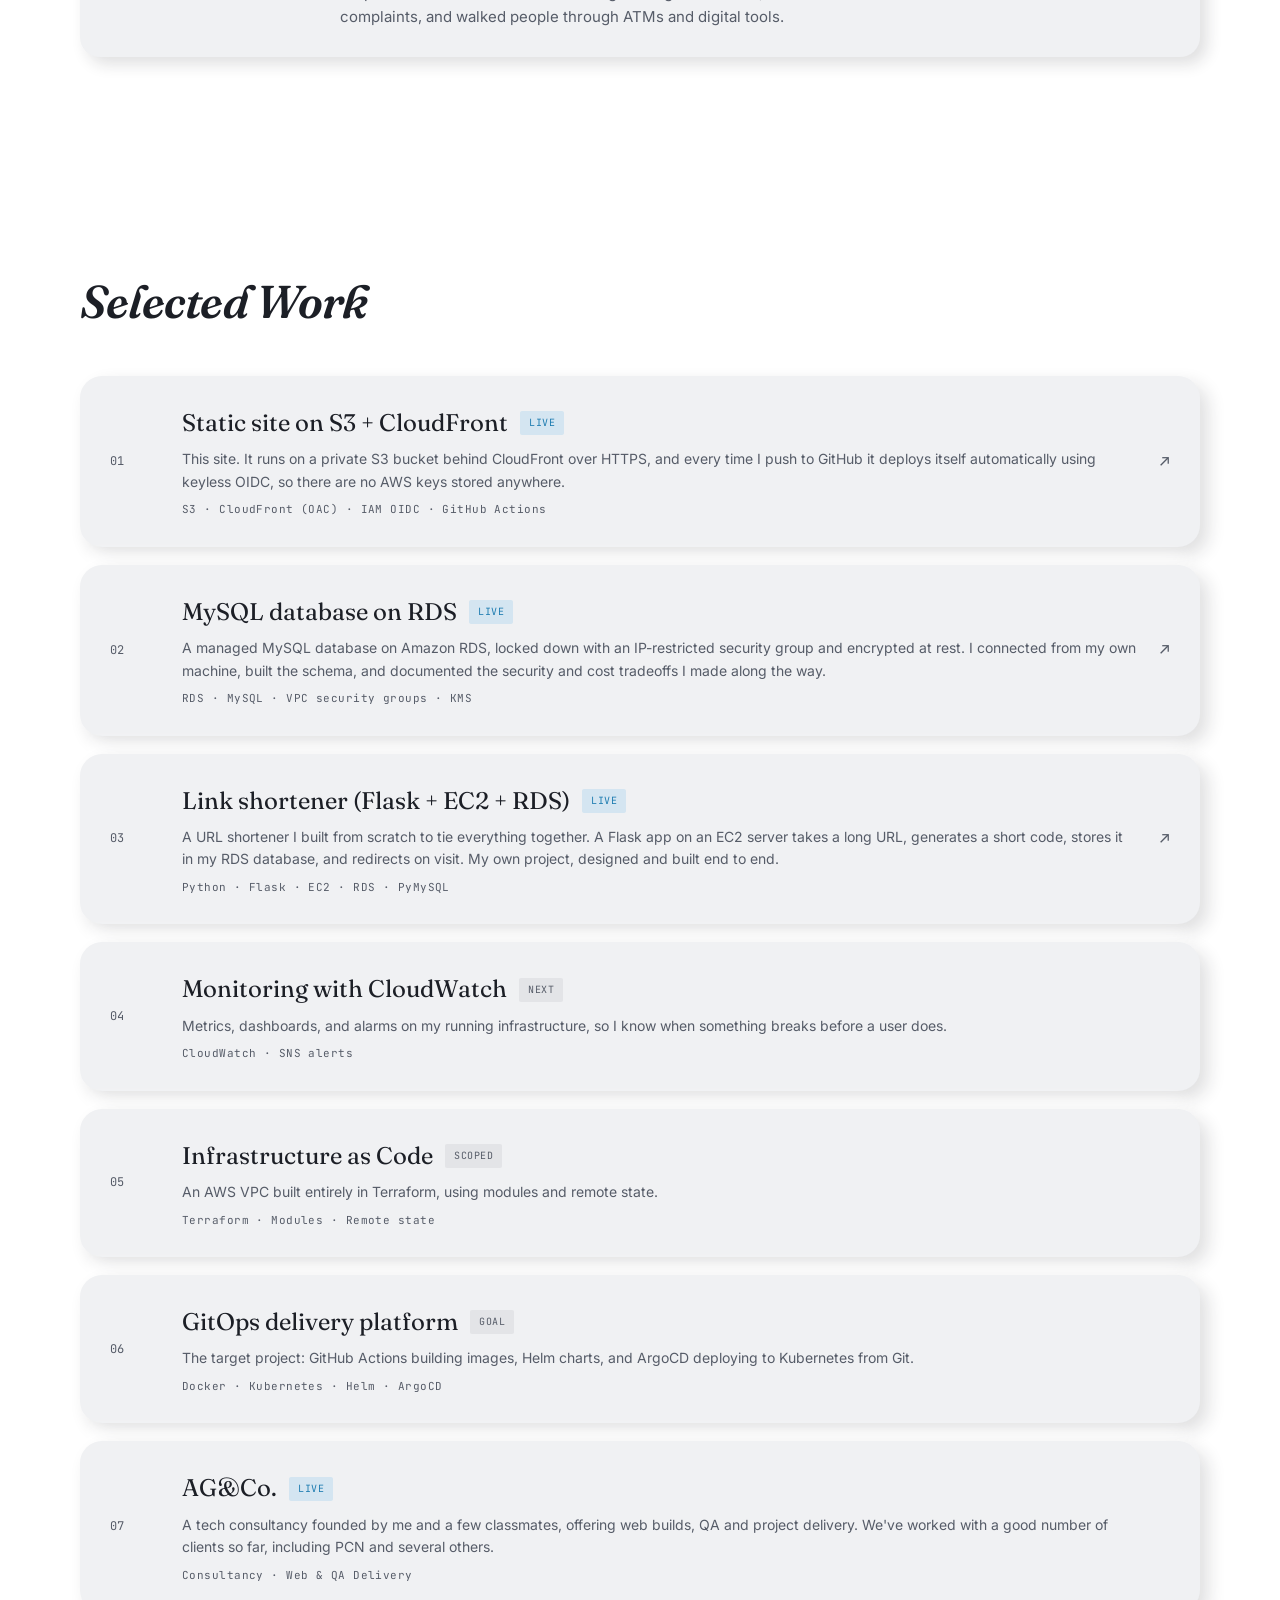
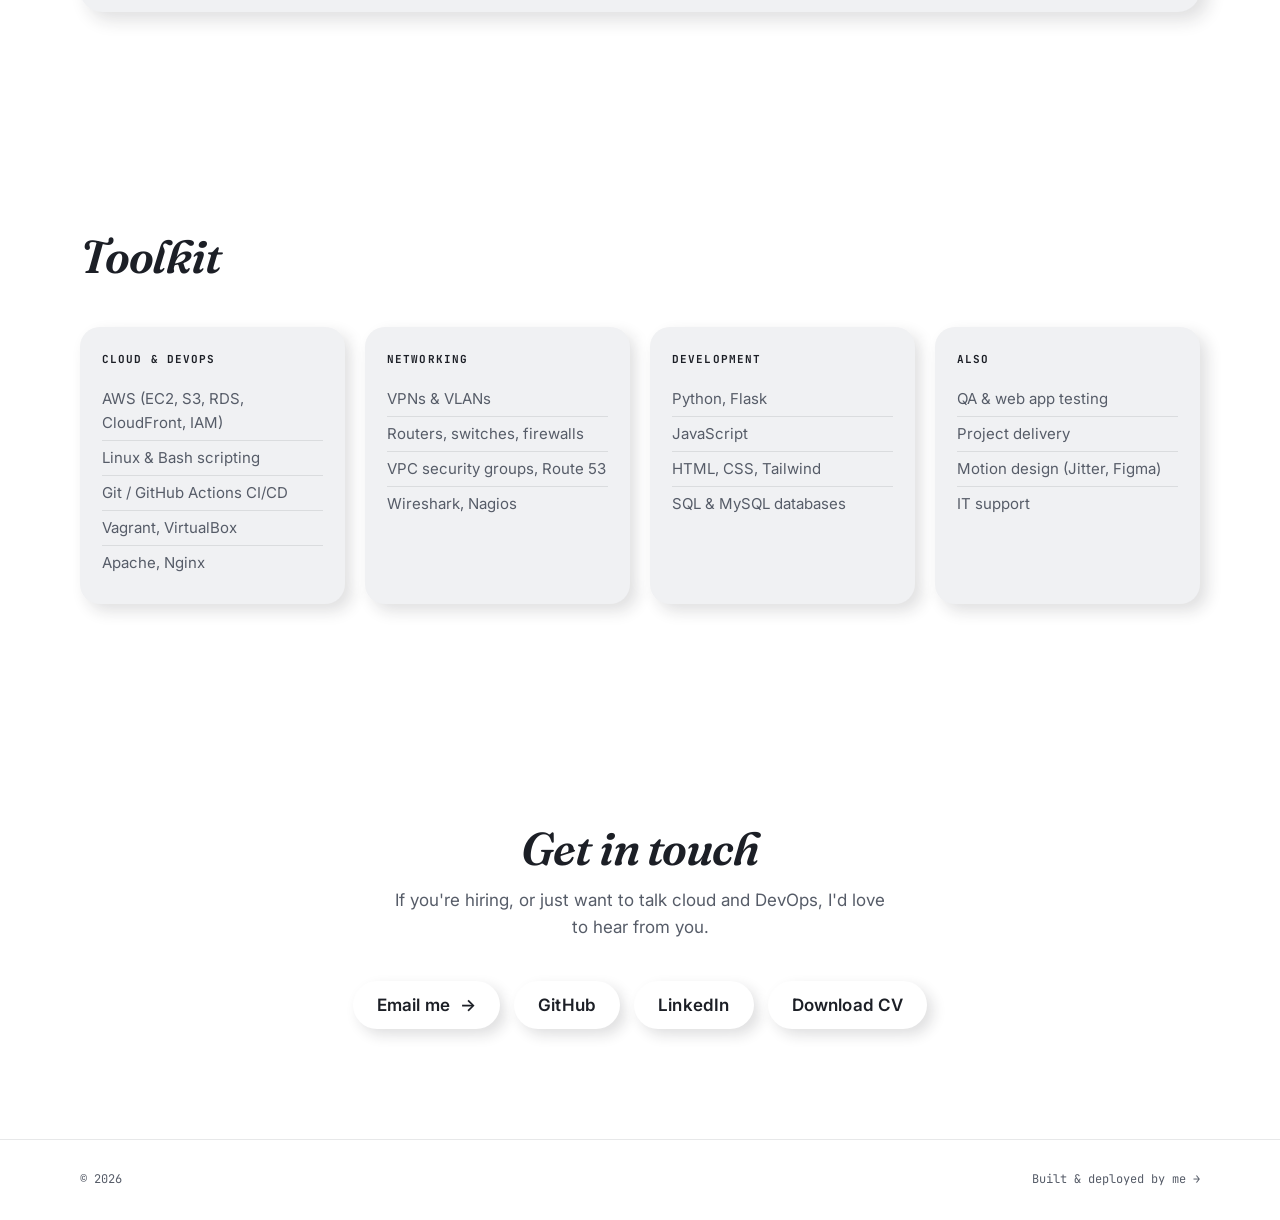
==== commit a804f3dc: "Trim footer to just the copyright date Co-Authored-By: Claude Sonnet 5 <noreply@anthropic.com> Claud" ====
--- a/site/index.html
+++ b/site/index.html
@@ -1406,7 +1406,7 @@
 
     <footer>
       <div class="wrap foot-inner">
-        <span>© 2026 Agu Richard · Birmingham, UK</span>
+        <span>© 2026</span>
         <span
           ><a
             href="https://github.com/Emekaoffor45"
@@ -1470,5 +1470,10 @@
         });
       })();
     </script>
+    <script
+      data-goatcounter="https://agurichard.goatcounter.com/count"
+      async
+      src="//gc.zgo.at/count.js"
+    ></script>
   </body>
 </html>
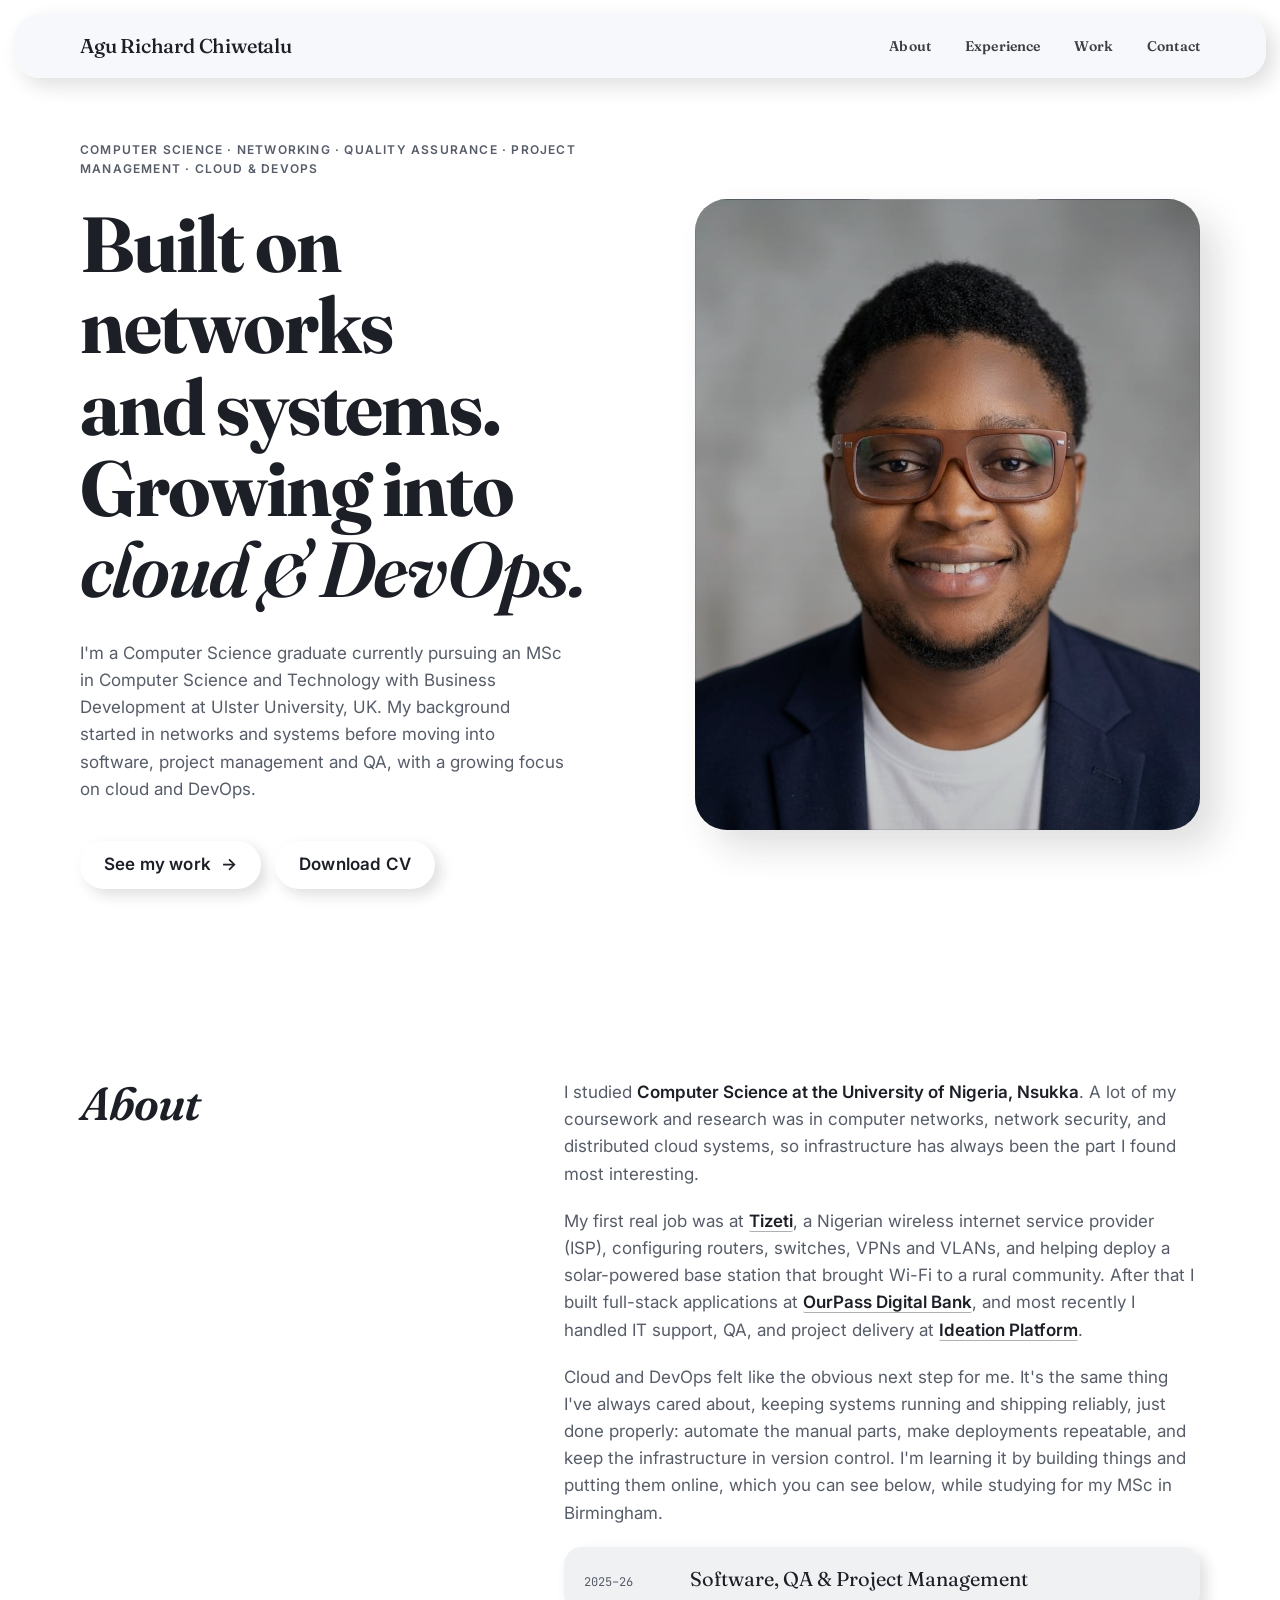
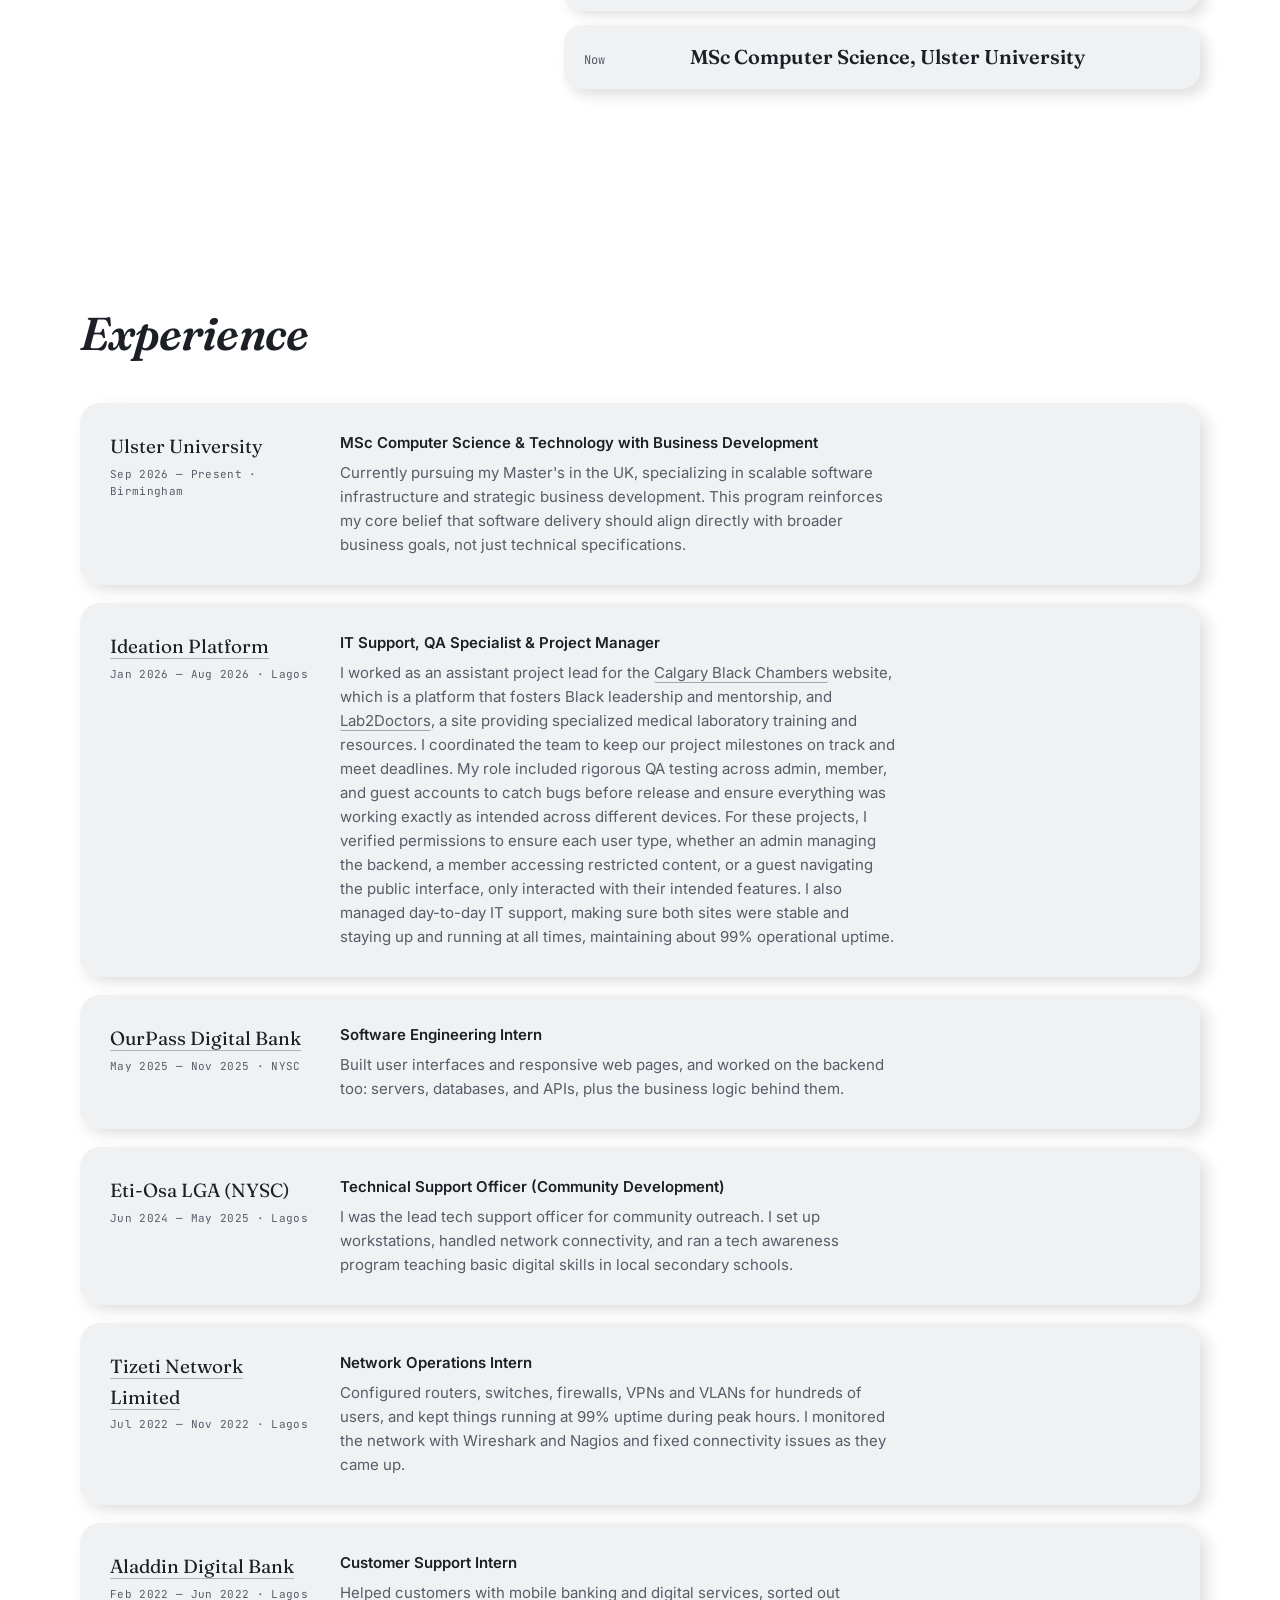
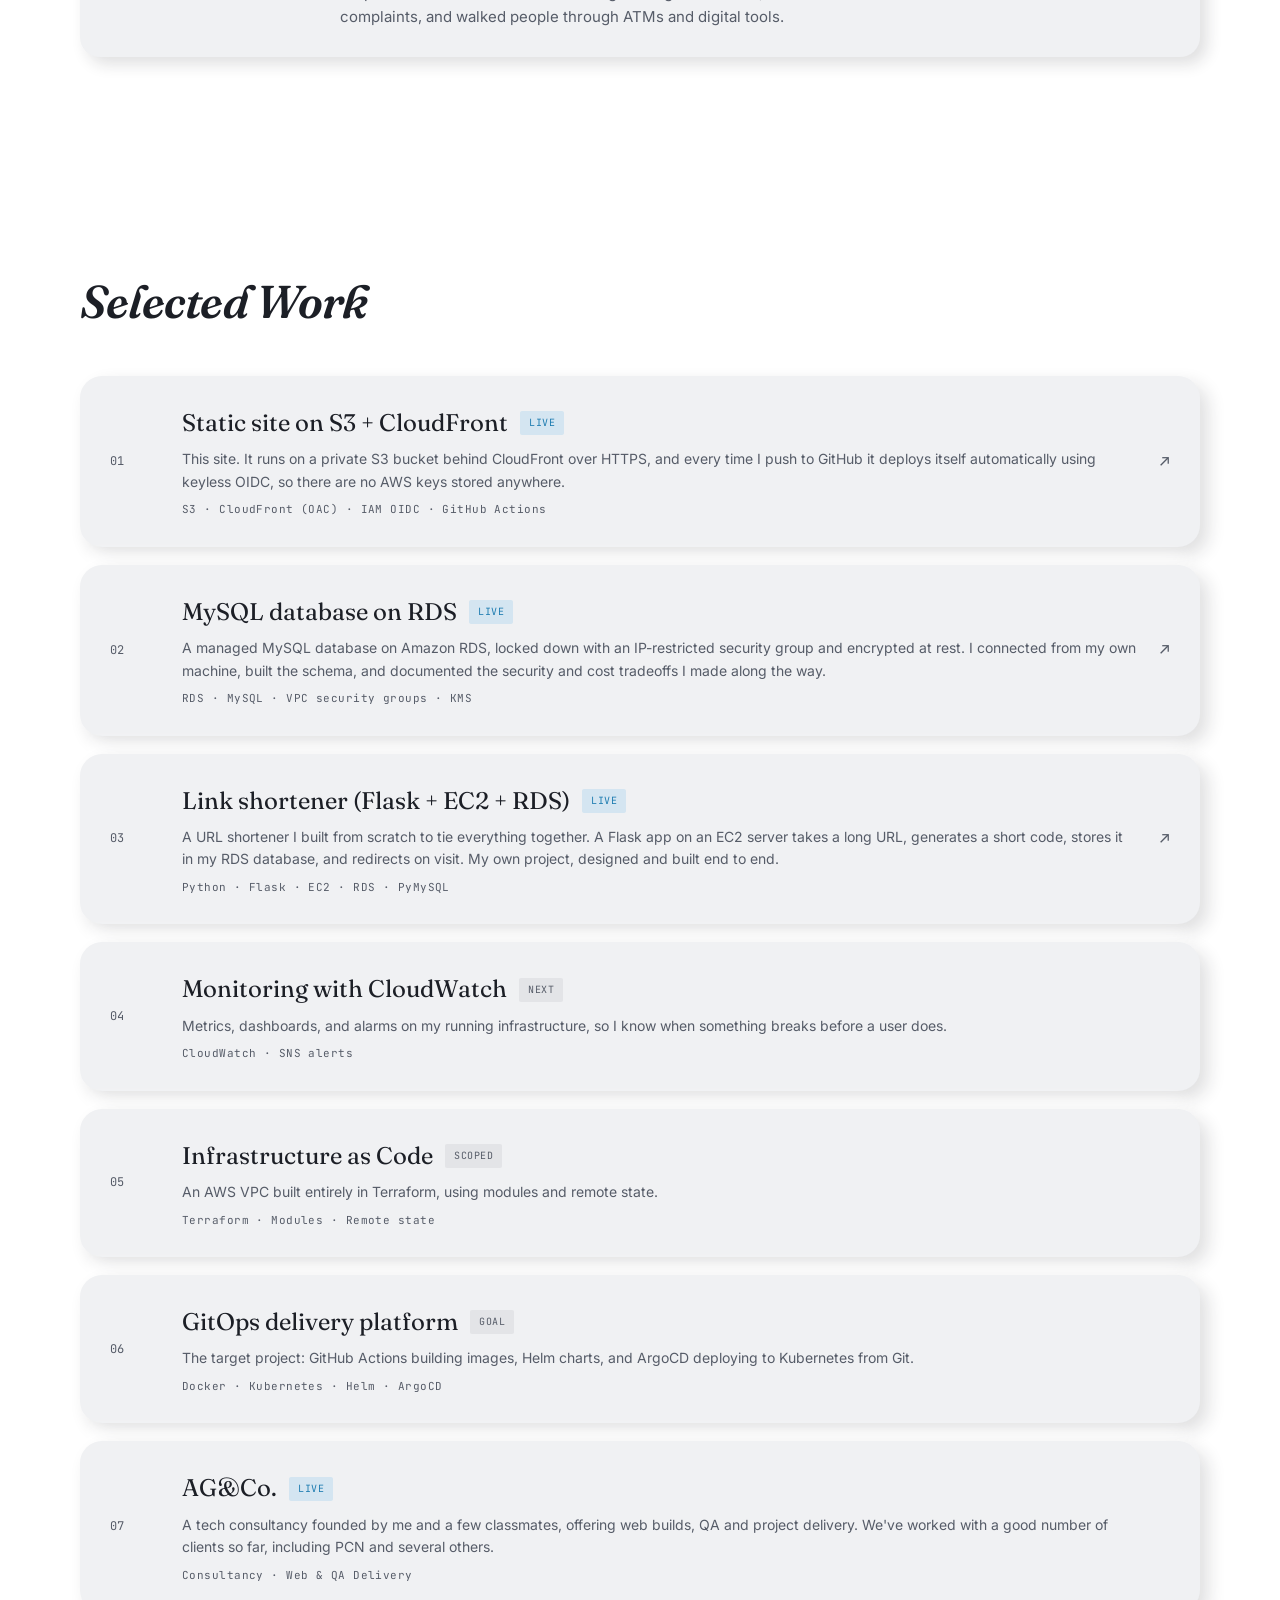
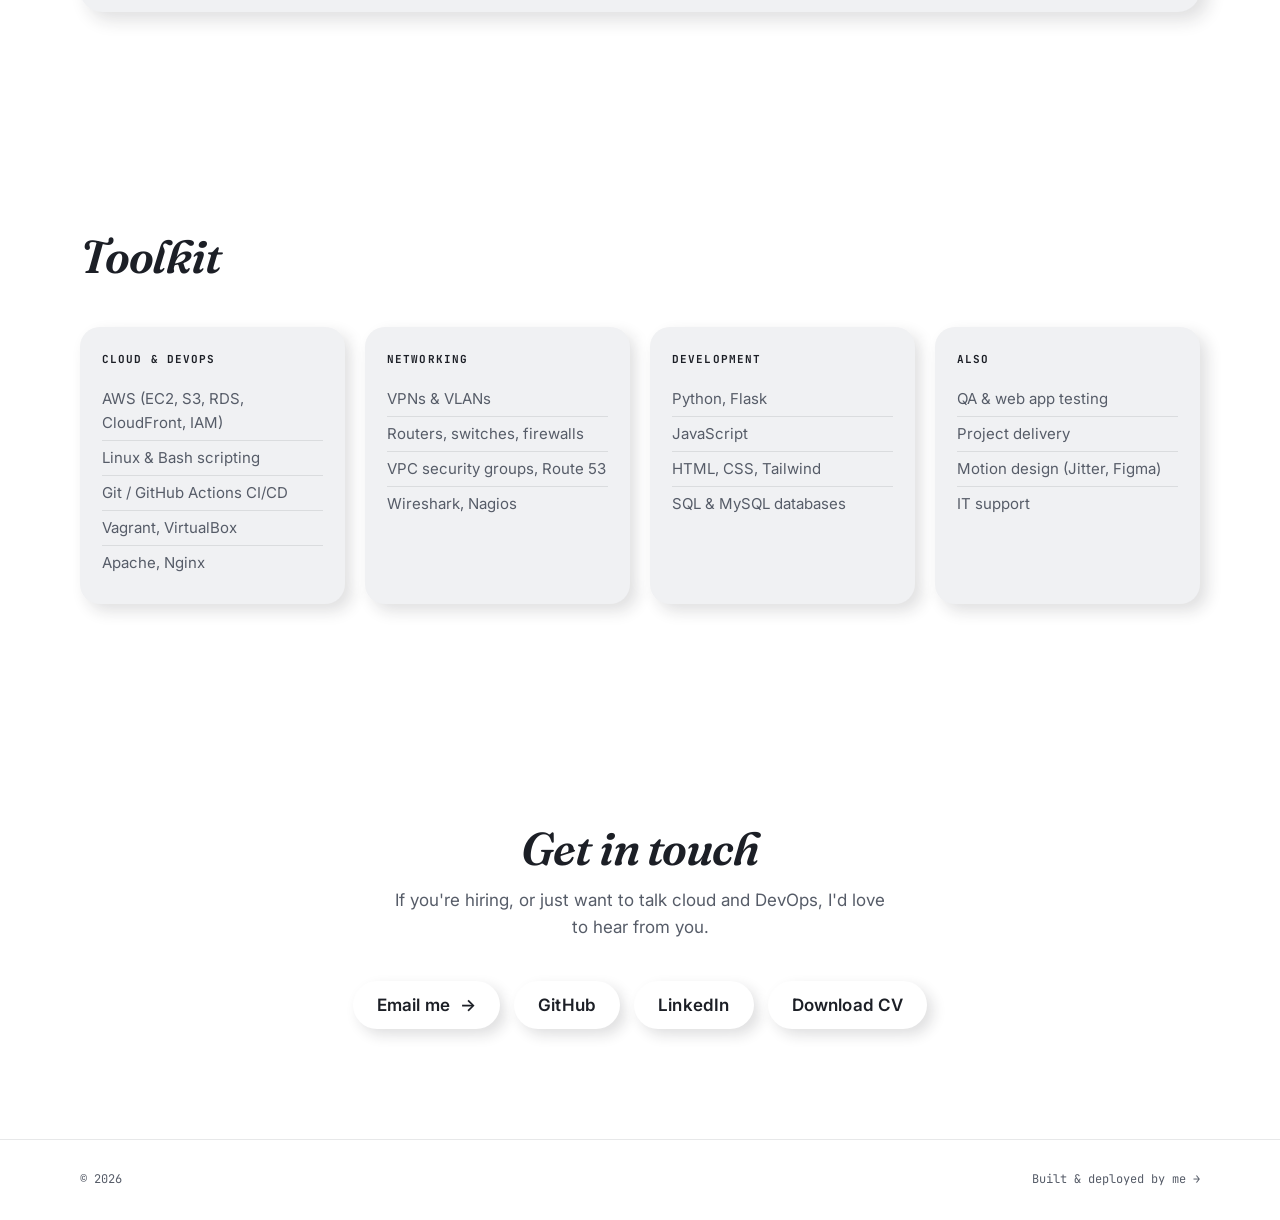
==== commit 37b96bfe: "Remove manual theme toggle, follow OS dark mode only Theme now always matches the visitor's device/b" ====
--- a/site/index.html
+++ b/site/index.html
@@ -4,7 +4,7 @@
     <meta charset="UTF-8" />
     <meta name="viewport" content="width=device-width, initial-scale=1.0" />
     <script>
-      if (localStorage.getItem("theme") === "dark") {
+      if (window.matchMedia("(prefers-color-scheme: dark)").matches) {
         document.documentElement.setAttribute("data-theme", "dark");
       }
     </script>
@@ -205,62 +205,93 @@
         align-items: center;
         gap: 22px;
       }
-      .theme-toggle {
-        display: inline-flex;
+      .nav-burger {
+        display: none;
+        flex-direction: column;
+        justify-content: center;
         align-items: center;
-        justify-content: center;
+        gap: 5px;
         width: 38px;
         height: 38px;
         border-radius: 50%;
         border: none;
         background: var(--cream);
-        color: inherit;
         cursor: pointer;
         flex-shrink: 0;
         box-shadow:
           4px 4px 10px var(--clay-lo),
           -4px -4px 10px var(--clay-hi);
-        transition:
-          color 0.2s ease,
-          transform 0.2s ease,
-          box-shadow 0.15s ease;
-      }
-      .theme-toggle:hover {
-        color: var(--clay);
-        transform: translateY(-1px);
-      }
-      .theme-toggle:active {
-        transform: scale(0.94);
+        transition: box-shadow 0.15s ease;
+      }
+      .nav-burger:active {
         box-shadow:
           inset 3px 3px 7px var(--clay-lo),
           inset -3px -3px 7px var(--clay-hi);
       }
-      nav.on-dark .theme-toggle {
+      .nav-burger span {
+        display: block;
+        width: 16px;
+        height: 2px;
+        background: var(--ink);
+        border-radius: 2px;
+        transition:
+          transform 0.25s ease,
+          opacity 0.2s ease;
+      }
+      nav.on-dark .nav-burger {
         background: var(--dark);
-        box-shadow:
-          4px 4px 10px var(--clay-lo-dark),
-          -4px -4px 10px var(--clay-hi-dark);
-      }
-      .theme-toggle svg {
-        width: 16px;
-        height: 16px;
-      }
-      .theme-toggle .icon-moon {
+      }
+      nav.on-dark .nav-burger span {
+        background: var(--paper-text);
+      }
+      html[data-theme="dark"] .nav-burger {
+        background: var(--dark);
+      }
+      html[data-theme="dark"] .nav-burger span {
+        background: var(--paper-text);
+      }
+      .nav-burger[aria-expanded="true"] span:nth-child(1) {
+        transform: translateY(7px) rotate(45deg);
+      }
+      .nav-burger[aria-expanded="true"] span:nth-child(2) {
+        opacity: 0;
+      }
+      .nav-burger[aria-expanded="true"] span:nth-child(3) {
+        transform: translateY(-7px) rotate(-45deg);
+      }
+      .nav-mobile {
         display: none;
-      }
-      html[data-theme="dark"] .theme-toggle {
-        background: var(--dark);
-      }
-      html[data-theme="dark"] .theme-toggle:hover {
-        color: var(--clay-light);
-      }
-      html[data-theme="dark"] .theme-toggle .icon-sun {
-        display: none;
-      }
-      html[data-theme="dark"] .theme-toggle .icon-moon {
-        display: block;
-      }
-
+        flex-direction: column;
+        max-height: 0;
+        overflow: hidden;
+        padding: 0 22px;
+        transition:
+          max-height 0.3s ease,
+          padding 0.3s ease;
+      }
+      .nav-mobile a {
+        font-family: var(--display);
+        font-weight: 600;
+        font-size: 15px;
+        padding: 14px 0;
+        border-bottom: 1px solid rgba(28, 31, 38, 0.08);
+      }
+      html[data-theme="dark"] .nav-mobile a,
+      nav.on-dark .nav-mobile a {
+        border-bottom-color: rgba(255, 255, 255, 0.1);
+      }
+      .nav-mobile.open {
+        max-height: 320px;
+        padding: 4px 22px 18px;
+      }
+      @media (max-width: 640px) {
+        .nav-burger {
+          display: flex;
+        }
+        .nav-mobile {
+          display: flex;
+        }
+      }
       .back-to-top {
         position: fixed;
         right: 26px;
@@ -872,39 +903,24 @@
             <a href="#contact">Contact</a>
           </div>
           <button
-            id="theme-toggle"
-            class="theme-toggle"
+            id="nav-burger"
+            class="nav-burger"
             type="button"
-            aria-label="Toggle black background theme"
-            aria-pressed="false"
+            aria-label="Open menu"
+            aria-expanded="false"
+            aria-controls="nav-mobile"
           >
-            <svg
-              class="icon-sun"
-              viewBox="0 0 24 24"
-              fill="none"
-              stroke="currentColor"
-              stroke-width="2"
-              stroke-linecap="round"
-              stroke-linejoin="round"
-            >
-              <circle cx="12" cy="12" r="4"></circle>
-              <path
-                d="M12 2v2M12 20v2M4.93 4.93l1.41 1.41M17.66 17.66l1.41 1.41M2 12h2M20 12h2M6.34 17.66l-1.41 1.41M19.07 4.93l-1.41 1.41"
-              ></path>
-            </svg>
-            <svg
-              class="icon-moon"
-              viewBox="0 0 24 24"
-              fill="none"
-              stroke="currentColor"
-              stroke-width="2"
-              stroke-linecap="round"
-              stroke-linejoin="round"
-            >
-              <path d="M21 12.79A9 9 0 1 1 11.21 3 7 7 0 0 0 21 12.79z"></path>
-            </svg>
+            <span></span>
+            <span></span>
+            <span></span>
           </button>
         </div>
+      </div>
+      <div class="nav-mobile" id="nav-mobile">
+        <a href="#about">About</a>
+        <a href="#experience">Experience</a>
+        <a href="#work">Work</a>
+        <a href="#contact">Contact</a>
       </div>
     </nav>
 
@@ -1448,26 +1464,36 @@
         });
       })();
       (function () {
+        const burger = document.getElementById("nav-burger");
+        const menu = document.getElementById("nav-mobile");
+        function closeMenu() {
+          burger.setAttribute("aria-expanded", "false");
+          burger.setAttribute("aria-label", "Open menu");
+          menu.classList.remove("open");
+        }
+        burger.addEventListener("click", () => {
+          const isOpen = menu.classList.toggle("open");
+          burger.setAttribute("aria-expanded", isOpen ? "true" : "false");
+          burger.setAttribute("aria-label", isOpen ? "Close menu" : "Open menu");
+        });
+        menu.querySelectorAll("a").forEach((a) => {
+          a.addEventListener("click", closeMenu);
+        });
+        window.addEventListener("resize", () => {
+          if (window.innerWidth > 640) closeMenu();
+        });
+      })();
+      (function () {
         const root = document.documentElement;
-        const toggle = document.getElementById("theme-toggle");
-        function sync() {
-          toggle.setAttribute(
-            "aria-pressed",
-            root.getAttribute("data-theme") === "dark" ? "true" : "false",
-          );
-        }
-        sync();
-        toggle.addEventListener("click", () => {
-          const isDark = root.getAttribute("data-theme") === "dark";
-          if (isDark) {
-            root.removeAttribute("data-theme");
-            localStorage.setItem("theme", "light");
-          } else {
-            root.setAttribute("data-theme", "dark");
-            localStorage.setItem("theme", "dark");
-          }
-          sync();
-        });
+        window
+          .matchMedia("(prefers-color-scheme: dark)")
+          .addEventListener("change", (e) => {
+            if (e.matches) {
+              root.setAttribute("data-theme", "dark");
+            } else {
+              root.removeAttribute("data-theme");
+            }
+          });
       })();
     </script>
     <script
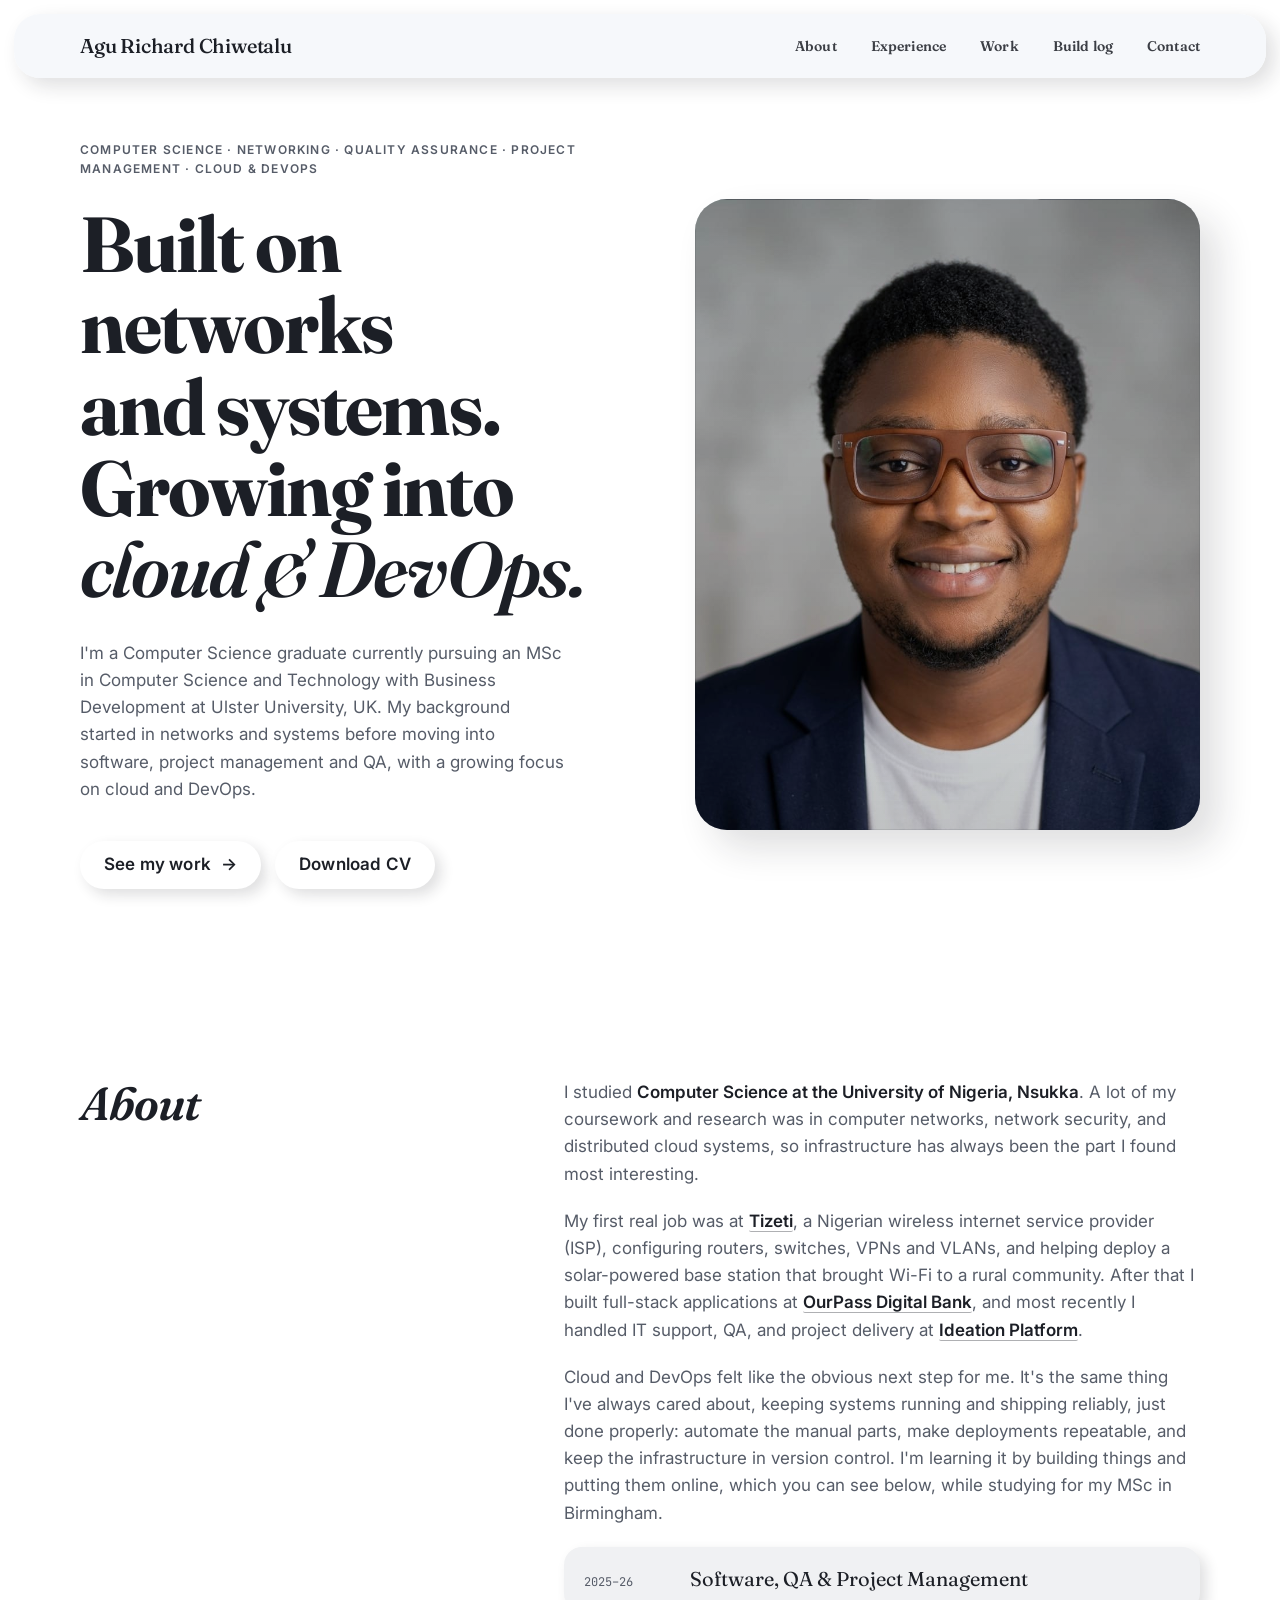
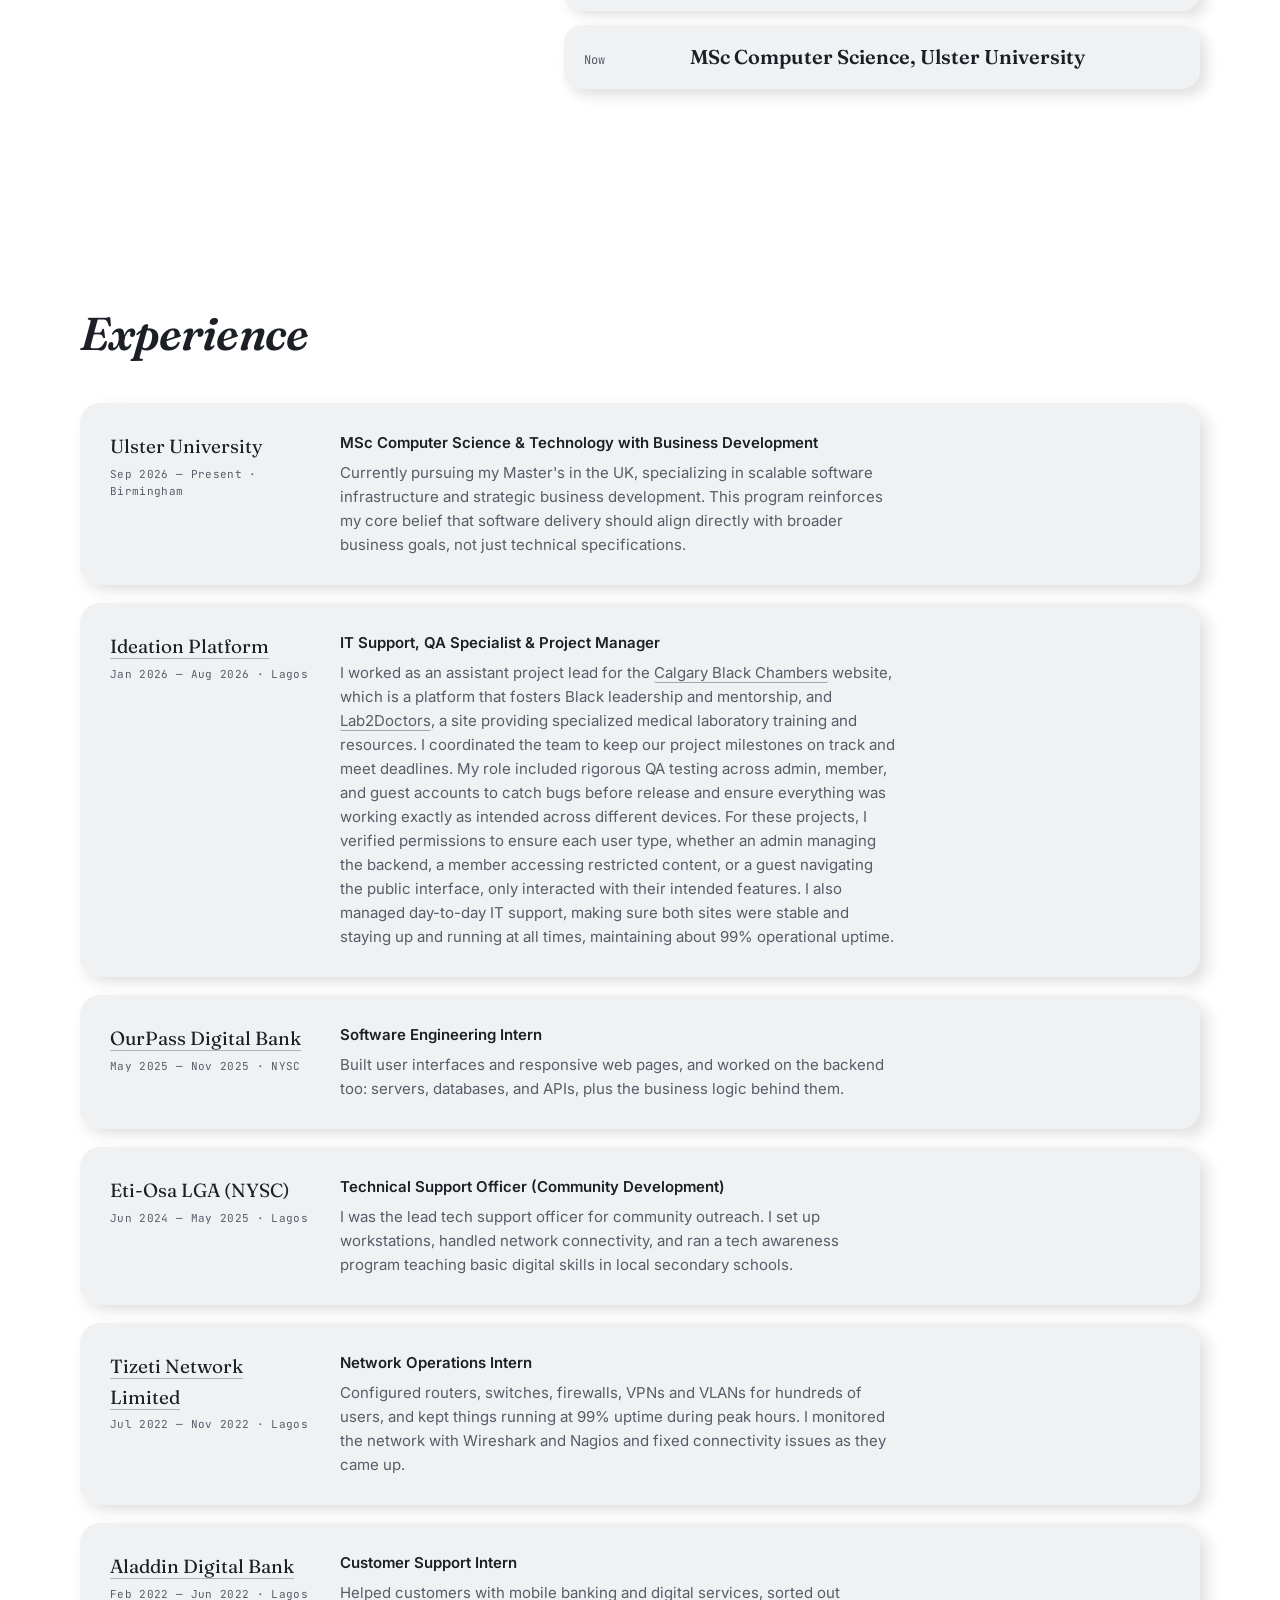
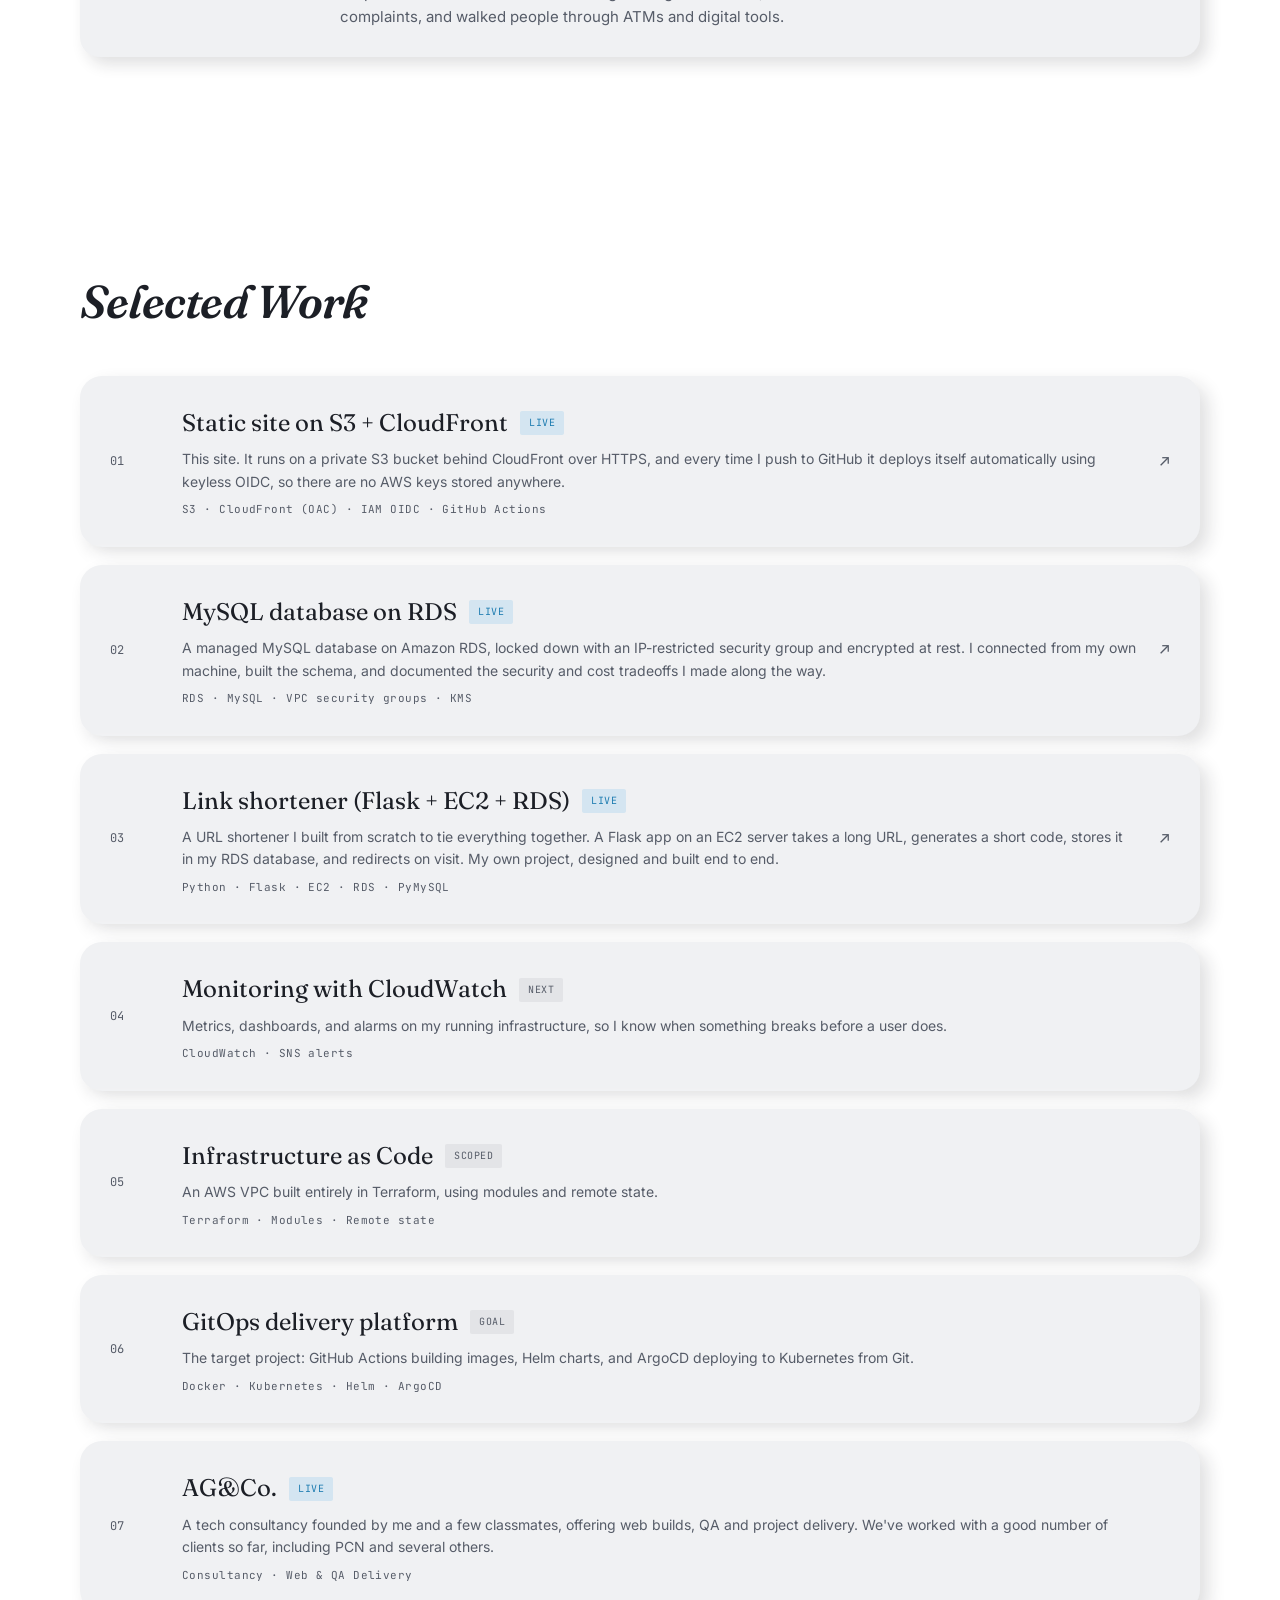
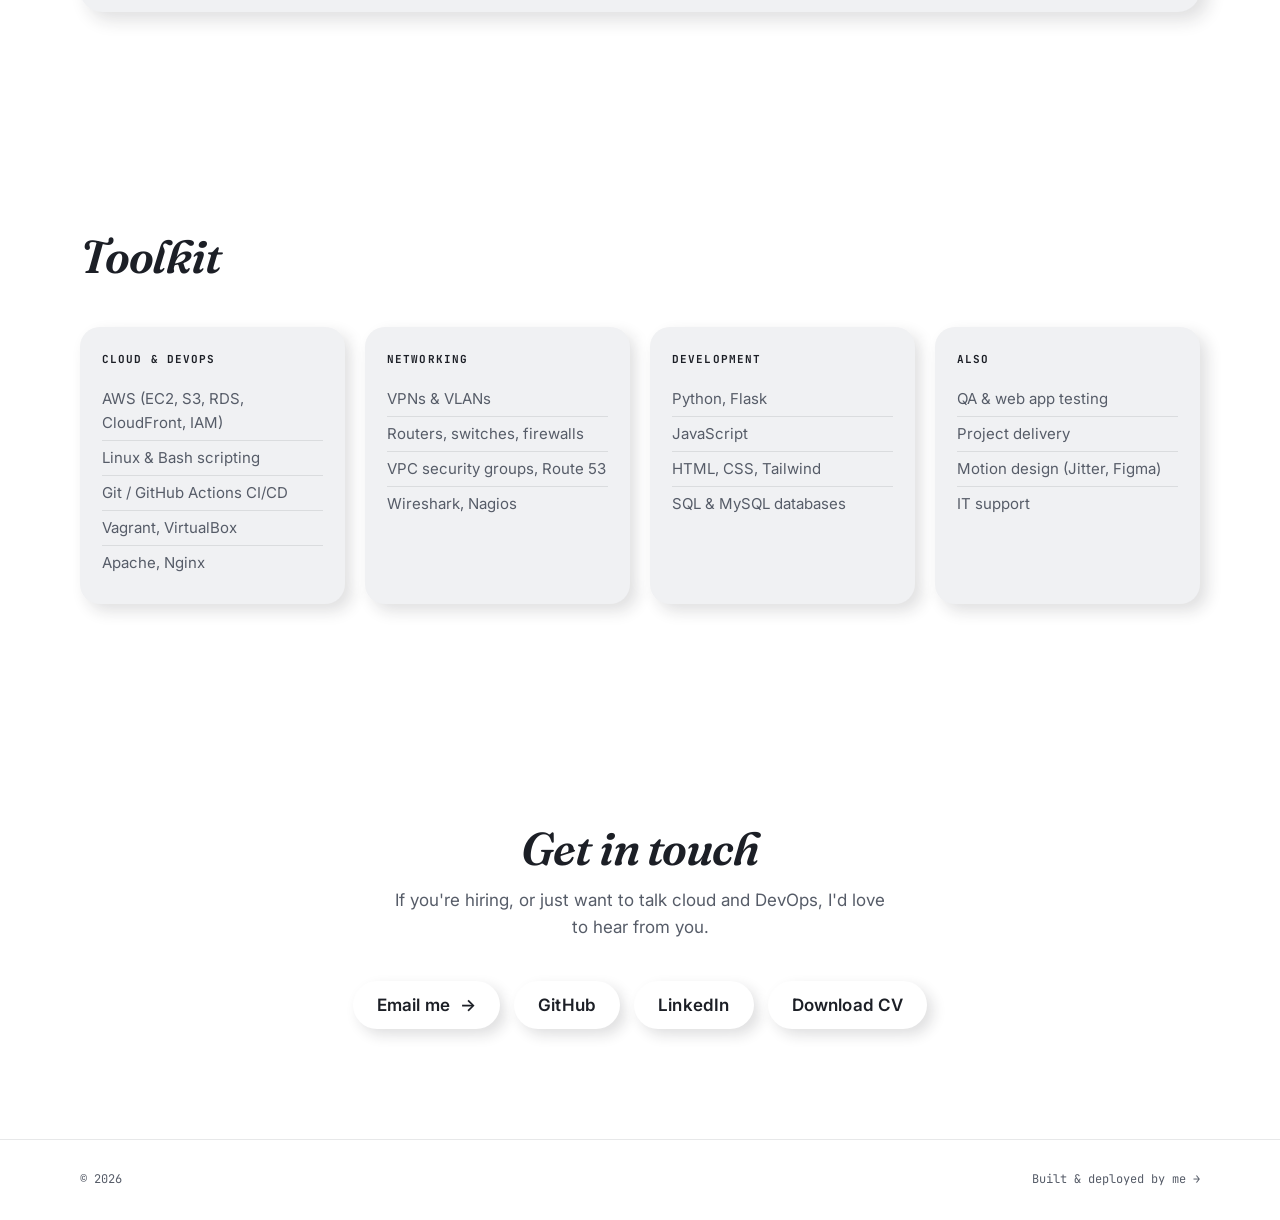
==== commit 562dc42a: "Add build log section with first write-up Adds /notes/index.html (list of write-ups), a shared notes" ====
--- a/site/index.html
+++ b/site/index.html
@@ -900,6 +900,7 @@
             <a href="#about">About</a>
             <a href="#experience">Experience</a>
             <a href="#work">Work</a>
+            <a href="notes/index.html">Build log</a>
             <a href="#contact">Contact</a>
           </div>
           <button
@@ -920,6 +921,7 @@
         <a href="#about">About</a>
         <a href="#experience">Experience</a>
         <a href="#work">Work</a>
+        <a href="notes/index.html">Build log</a>
         <a href="#contact">Contact</a>
       </div>
     </nav>
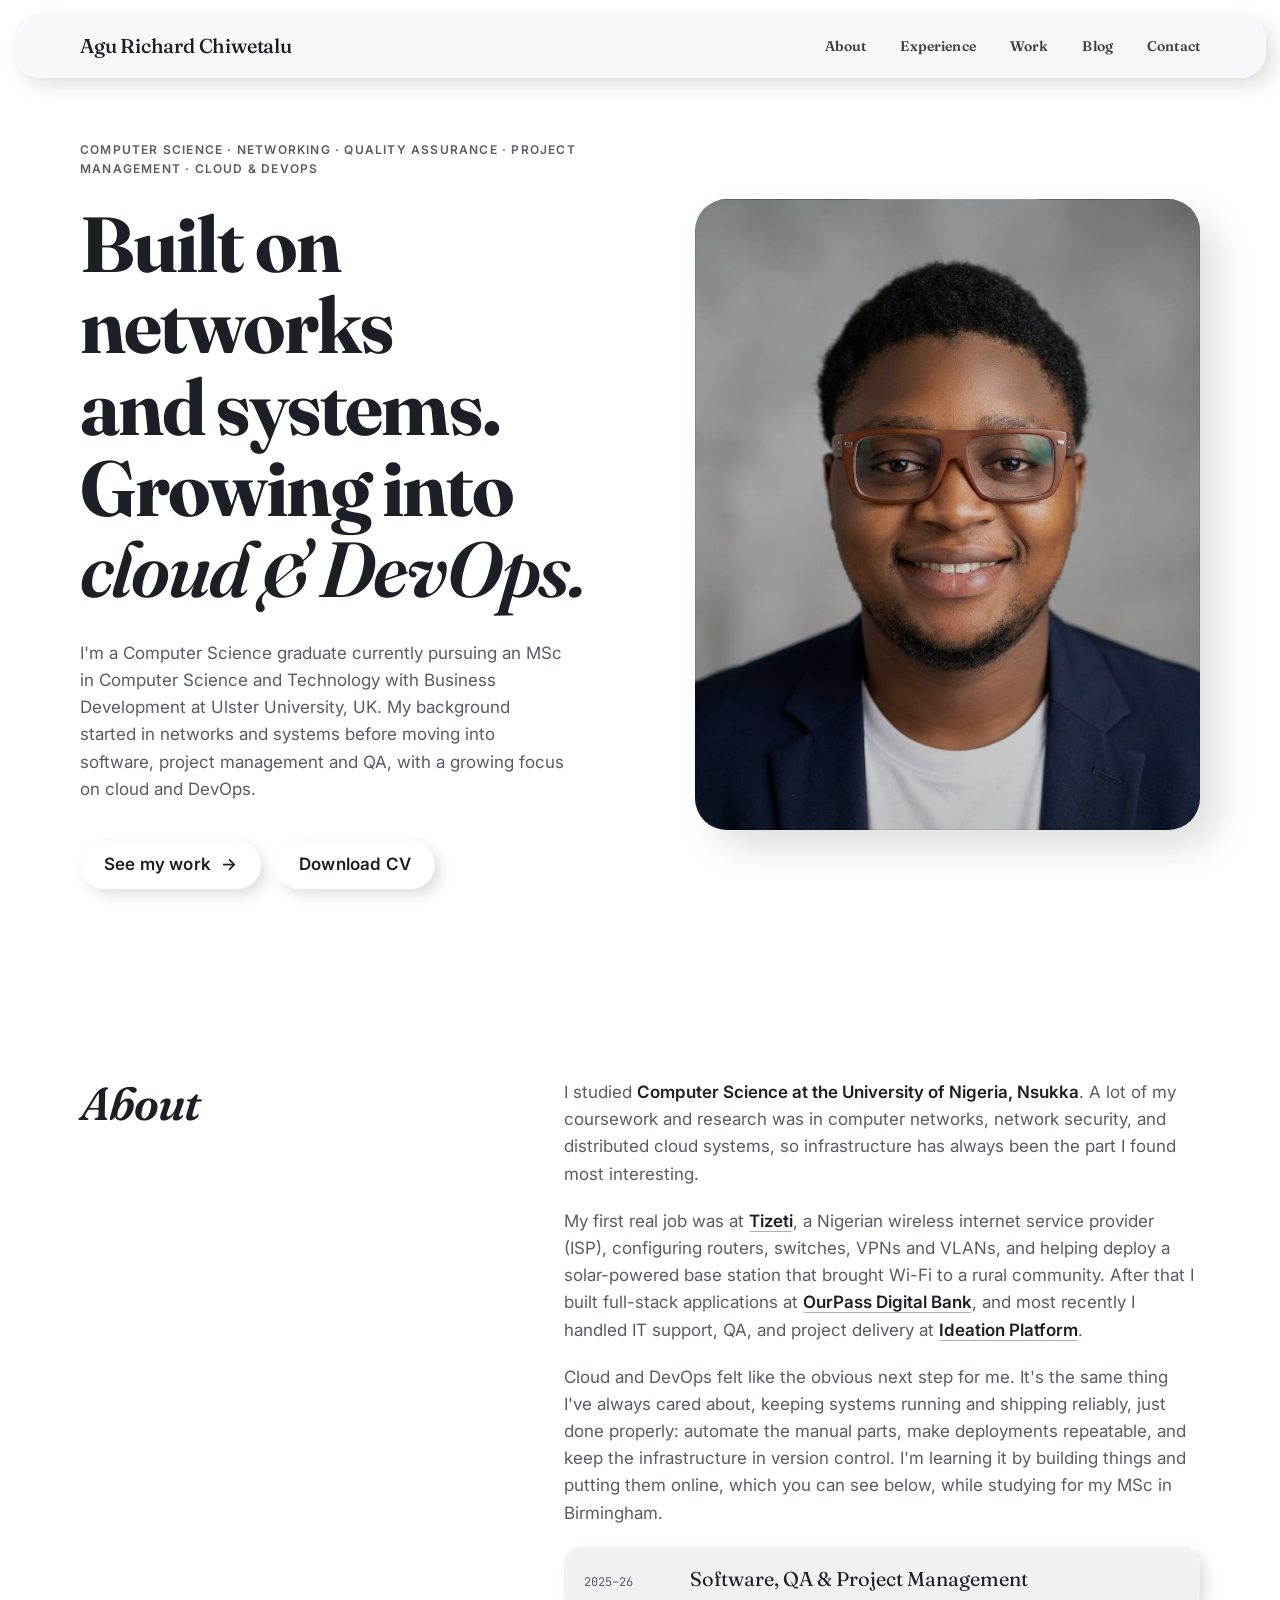
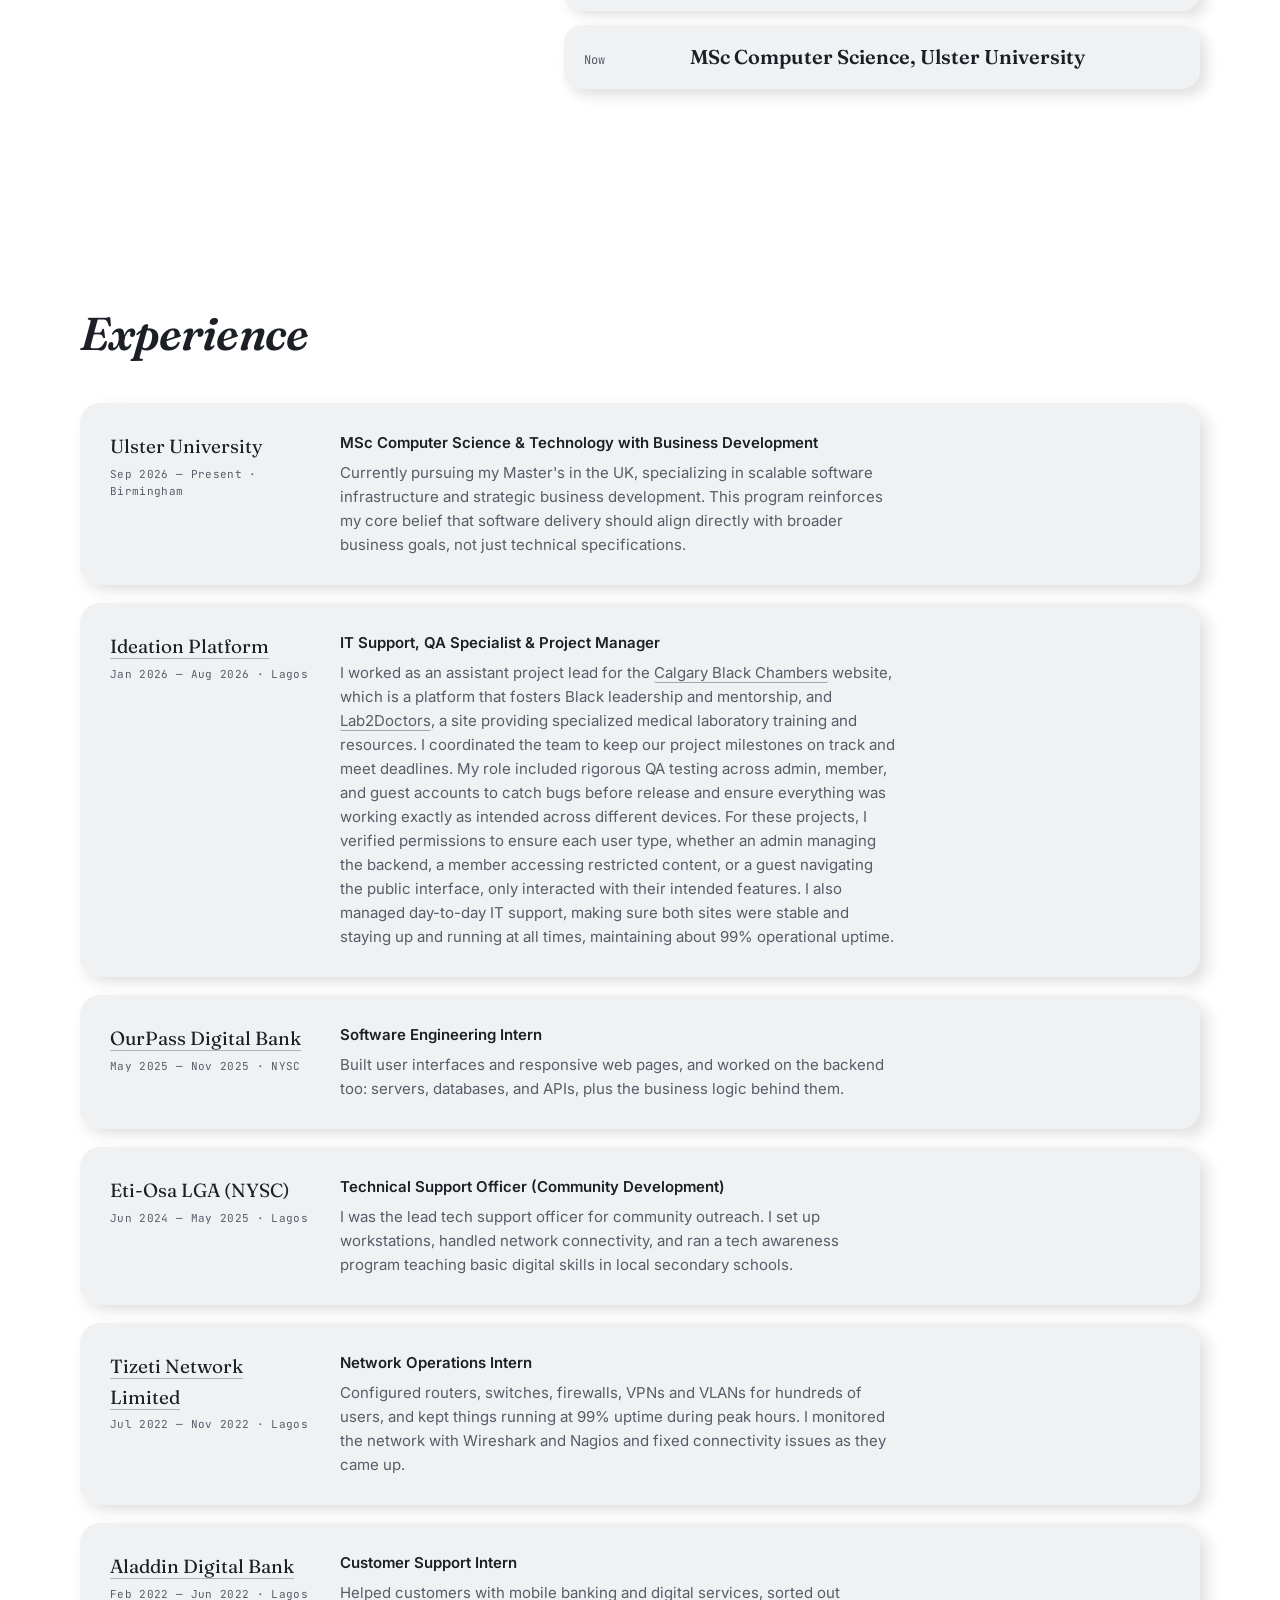
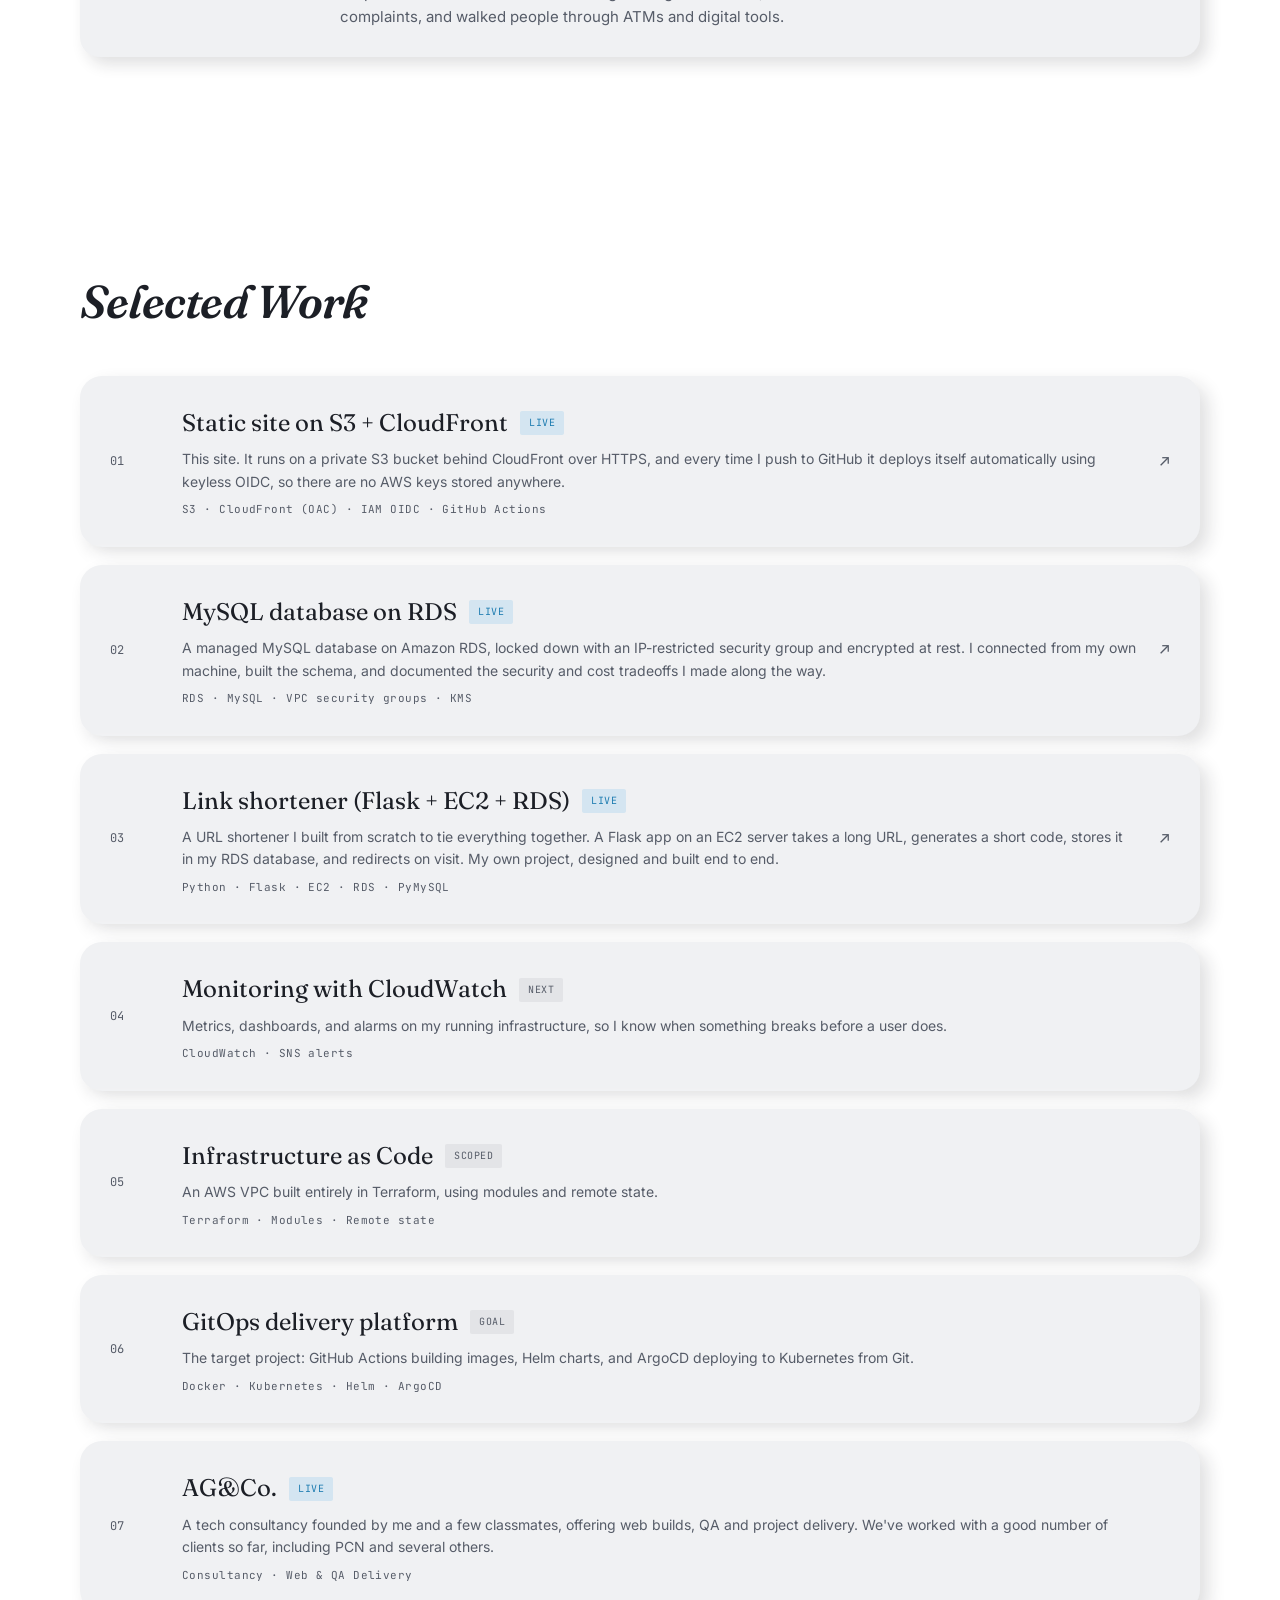
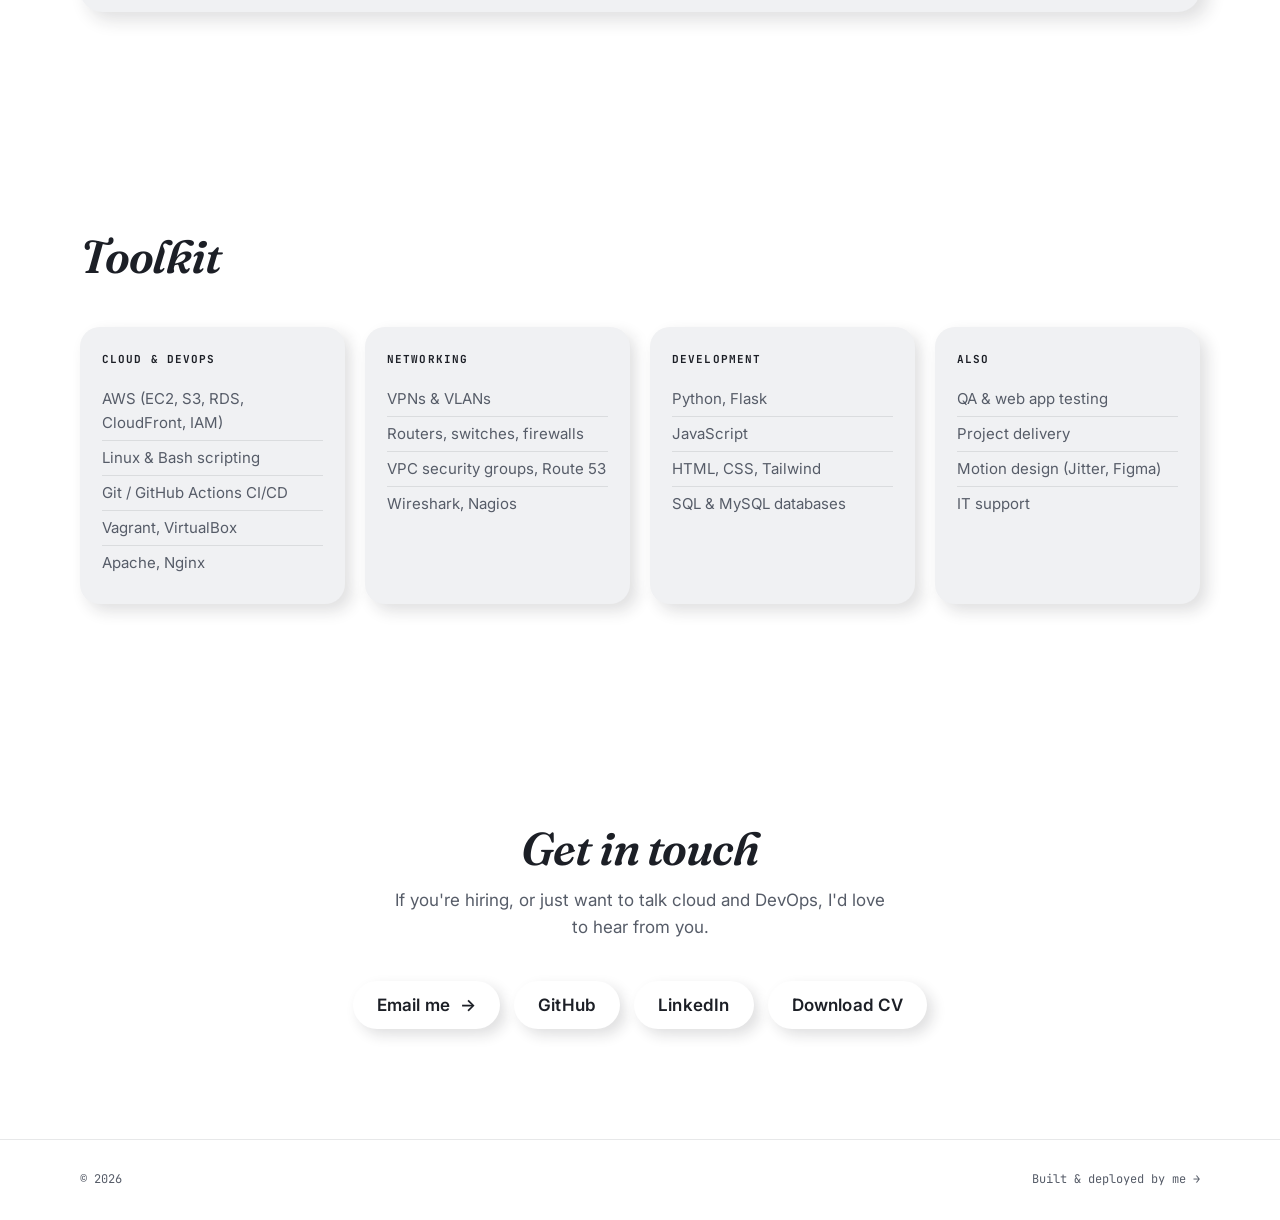
==== commit 7ae3b4cf: "Rename Build log to Blog, add week 2 REST post Moves /notes/ to /blog/, renames the nav link and pag" ====
--- a/site/index.html
+++ b/site/index.html
@@ -900,7 +900,7 @@
             <a href="#about">About</a>
             <a href="#experience">Experience</a>
             <a href="#work">Work</a>
-            <a href="notes/index.html">Build log</a>
+            <a href="blog/index.html">Blog</a>
             <a href="#contact">Contact</a>
           </div>
           <button
@@ -921,7 +921,7 @@
         <a href="#about">About</a>
         <a href="#experience">Experience</a>
         <a href="#work">Work</a>
-        <a href="notes/index.html">Build log</a>
+        <a href="blog/index.html">Blog</a>
         <a href="#contact">Contact</a>
       </div>
     </nav>
